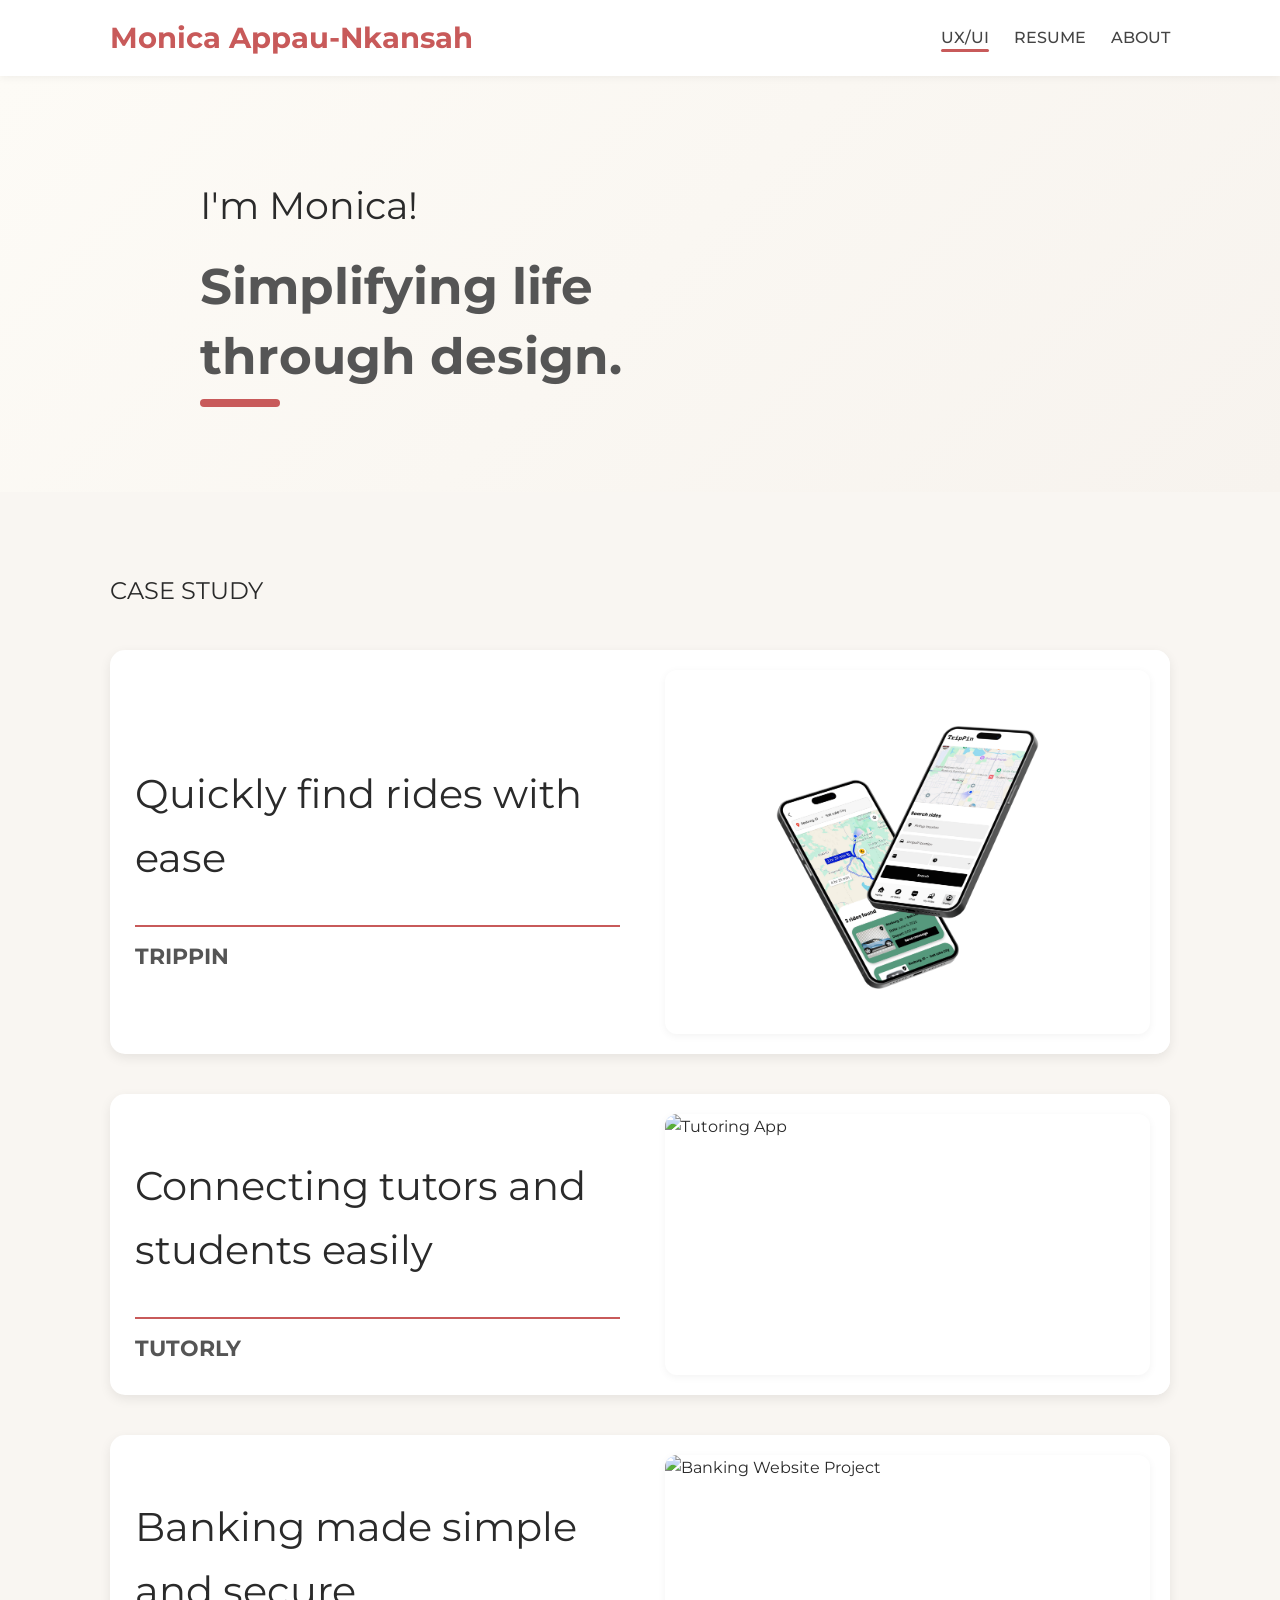
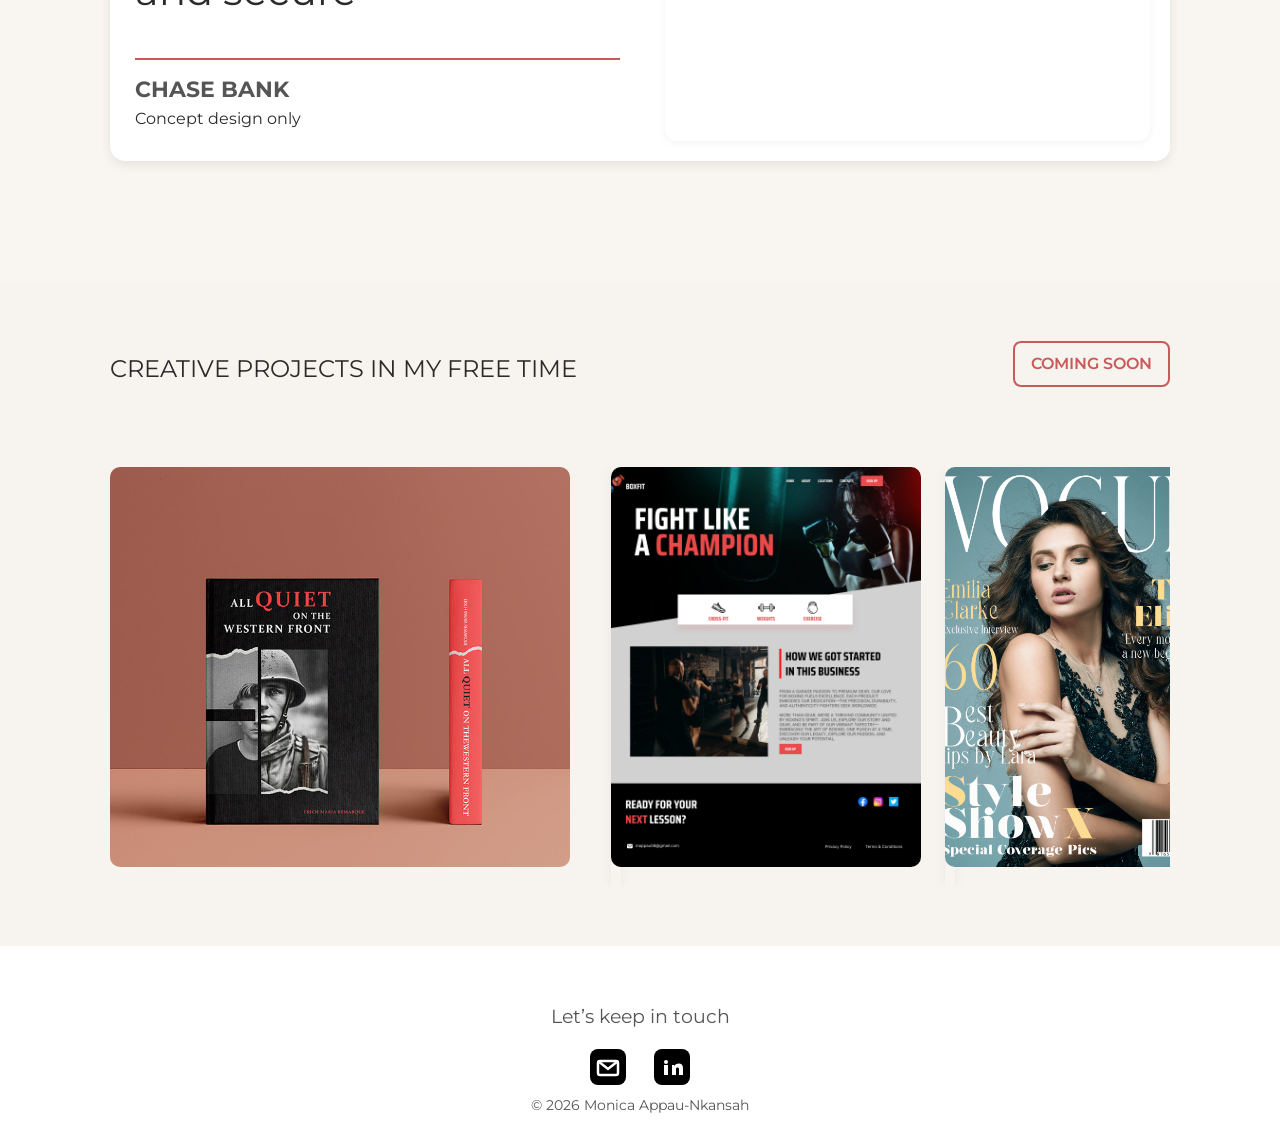
==== index.html @ 107233b1 "Added Full screen of case study" ====
<!DOCTYPE html>
<html lang="en">
<head>
<meta charset="UTF-8">
<meta name="viewport" content="width=device-width, initial-scale=1.0">
<title>Monica Appau‑Nkansah — UX/UI Designer</title>

<!-- Montserrat Font -->
<link href="https://fonts.googleapis.com/css2?family=Montserrat:wght@400;500;600;700&display=swap" rel="stylesheet">

<link rel="stylesheet" href="styles.css">
</head>
<body>

<!-- Header -->
<header>
    <div class="container header-container">
        <h1 class="logo">
    <a href="/index.html" class="home-link">Monica Appau-Nkansah</a>
</h1>

        <nav id="nav-menu">
            <ul>
                <li><a href="index.html">UX/UI</a></li>
                <!-- <li><a href="design.html">DESIGNS</a></li> -->
                <li><a href="docs/Monica Appau-Nkansahs Resume-2026.pdf" target="_blank">RESUME</a></li>
                <li><a href="about.html">ABOUT</a></li>
            </ul>
        </nav>

        <div class="hamburger" id="hamburger">&#9776;</div>
        <button class="close-menu" id="close-menu">&times;</button>
    </div>
</header>

<!-- Intro -->
<section id="introduction" class="intro-section">
    <div class="intro-container">
        <h2 class="intro-title">I'm Monica!</h2>
        <h1 class="intro-subtitle">Simplifying life through design.</h1>
    </div>
</section>

<section id="portfolio" class="portfolio-section">
    <div class="container">
        <h2 class="section-title">CASE STUDY</h2>

        <!-- Case Study 1 -->
        <div class="case-block" data-framer-link="https://monicaappau.framer.website/ridesharing">
            
            <div class="case-text">
                <h2>Quickly find rides with ease</h2>
                <hr>
                <h3>TRIPPIN</h3>
            </div>
            <div class="case-image">
                <img src="images/rideshare.png" alt="Ride Share App">
            </div>
        </div> 

        <!-- Case Study 2 -->
        <div class="case-block" data-framer-link="https://monicaappau.framer.website/tutoring-app">
            <div class="case-text">
                <h2>Connecting tutors and students easily</h2>
                <hr>
                <h3>TUTORLY</h3>
                <!-- No <p> here -->
            </div>
            <div class="case-image">
                <img src="images/final_project.jpg" alt="Tutoring App">
            </div>
        </div>

        <!-- Case Study 3 -->
        <div class="case-block"data-framer-link="https://monicaappau.framer.website/bankingsite">
            <div class="case-text">
                <h2>Banking made simple and secure</h2>
                <hr>
                <h3>CHASE BANK</h3>
                <p>Concept design only</p> <!-- Only here -->
            </div>
            <div class="case-image">
                <img src="images/Apple_MacBook_Air_M1_Mockup_v01.png" alt="Banking Website Project">
            </div>
        </div>
    </div>
</section>

<!-- Case Study Modal Overlay -->
<div id="case-study-overlay" style="display:none;">
  <div id="case-study-modal">
    <button id="close-iframe">&times;</button>
    <!-- <a id="open-full" target="_blank">View Full Case Study ↗</a> -->
    <iframe id="framer-iframe" src="" frameborder="0"></iframe>
  </div>
</div>

<section id="free-time" class="free-time-section">
    <div class="container">
        <div class="section-header">
            <h2 class="section-title">CREATIVE PROJECTS IN MY FREE TIME</h2>
            <a href="#design.html" class="view-all-btn">COMING SOON</a>
        </div>
        <!-- <div class="coming-soon"><p>COMING SOON</p></div>  -->
        <div class="slider">
            <div class="slides">
                <div class="slide"><img src="images/cover_1.png" alt="Hobby 1"></div>
                <div class="slide"><img src="images/fight.jpg" alt="Hobby 2"></div>
                <div class="slide"><img src="images/Vogue.png" alt="Hobby 3"></div>
                <div class="slide"><img src="images/Home.jpg" alt="Coming Soon"></div>

                <div class="slide"><img src="images/cover_1.png" alt="Hobby 1"></div>
                <div class="slide"><img src="images/fight.jpg" alt="Hobby 2"></div>
                <div class="slide"><img src="images/Vogue.png" alt="Hobby 3"></div>
                <div class="slide"><img src="images/Home.jpg" alt="Coming Soon"></div>
            </div>
        </div>
    </div>

</section>

<!-- Footer -->
<footer>
    <div class="contact-section">
  <p class="contact-text">Let’s keep in touch</p>

  <!-- Email Icon -->
  <a href="mailto:mappau58@gmail.com" class="icon-link" aria-label="Email">
    <svg width="40" height="40" viewBox="0 0 40 40">
      <!-- Background -->
      <rect x="2" y="2" width="36" height="36" rx="8" fill="black"/>
      
      <!-- Envelope -->
      <rect x="10" y="14" width="20" height="14" rx="2" 
            fill="none" stroke="white" stroke-width="2.5"/>
      <path d="M10 14 L20 22 L30 14" 
            fill="none" stroke="white" stroke-width="2.5"/>
    </svg>
  </a>

  <!-- LinkedIn Icon -->
  <a href="https://www.linkedin.com/in/monica-appau-nkansah" target="_blank" class="icon-link" aria-label="LinkedIn">
    <svg width="40" height="40" viewBox="0 0 40 40">
      <!-- Background -->
      <rect x="2" y="2" width="36" height="36" rx="8" fill="black"/>
      
      <!-- LinkedIn "in" -->
      <circle cx="14" cy="15" r="2" fill="white"/>
      <rect x="12" y="18" width="4" height="10" fill="white"/>
      <path d="M20 18 v10 h4 v-6 
               c0-2 3-2 3 0 v6 h4 v-7
               c0-6-7-5-9-2 v-1z" fill="white"/>
    </svg>
  </a>
</div>
    <p>&copy; 2026 Monica Appau‑Nkansah</p>
</footer>

<script src="script.js"></script>
</body>
</html>
---- styles.css ----
/* =========================
   Reset & Base
========================= */
* {
    margin: 0;
    padding: 0;
    box-sizing: border-box;
}

body {
    font-family: 'Montserrat', sans-serif;
    background-color: #faf6f0;
    color: #2a2a2a;
    line-height: 1.6;
}

.container {
    max-width: 1100px;
    margin: auto;
    padding: 0 20px;
}

/* =========================
   Header
========================= */
header {
    background: #ffffff;
    padding: 15px 0;
    box-shadow: 0 2px 8px rgba(0,0,0,0.05);
    position: sticky;
    top: 0;
    z-index: 1000;
}

.header-container {
    display: flex;
    justify-content: space-between;
    align-items: center;
}

.logo {
    font-size: 1.8rem;
    font-weight: 700;
    color: #c85a5a;
}

.home-link {
    text-decoration: none;
    color: inherit;
}

.home-link:hover {
    color: #c85a5a;
}

nav ul {
    list-style: none;
    display: flex;
    gap: 25px;
}

/* nav ul li a {
    text-decoration: none;
    color: #444;
    font-weight: 500;
    transition: 0.3s;
} */

/* Nav links active & hover underline */
#nav-menu ul li a {
    position: relative;
    text-decoration: none;
    color: #444;
    font-weight: 500;
    padding-bottom: 5px;
    transition: color 0.3s;
}

#nav-menu ul li a.active::after,
#nav-menu ul li a:hover::after {
    content: '';
    position: absolute;
    left: 0;
    bottom: 0;
    height: 3px;
    width: 100%;
    background: #c85a5a;
    border-radius: 2px;
}

nav ul li a:hover {
    color: #c85a5a;
}

/* Hamburger for mobile */
.hamburger,
.close-menu {
    display: none;
    font-size: 2rem;
    cursor: pointer;
    background: none;
    border: none;
}

/* =========================
   Intro Section
========================= */
.intro-section {
    padding: 100px 20px;
    background: linear-gradient(135deg, #fdfbf6, #f7f3ee);
}

.intro-container {
    max-width: 700px;
    opacity: 0;
    transform: translateY(20px);
    animation: fadeInUp 1s ease forwards;
}

.intro-title {
    font-size: 38px;
    font-weight: 400;
    color: #2a2a2a;
    margin-bottom: 15px;
    margin-left: 180px;
}


.intro-subtitle {
    position: relative;
    font-size: 50px;
    color: #555;
    line-height: 1.4;
    max-width: 500px;
    font-weight: 700;
    margin-left: 180px;
}

.intro-subtitle::after {
    content: '';
    position: absolute;
    left: 0;
    bottom: -15px; /* space below the text */
    width: 80px;
    height: 8px;
    background-color: #c85a5a; /* your accent color */
    border-radius: 4px;
}

/* =========================
   Portfolio Section
========================= */
.portfolio-section {
    padding: 80px 20px;
    background: #f9f6f2;
}

.section-title {
    font-size: 24px;
    font-weight: 400;
    margin-bottom: 40px;
    color: #2a2a2a;
    text-align: left;
}

/* Case Study Cards */
.case-block {
    display: flex;
    flex-wrap: wrap;
    margin-bottom: 40px;
    border-radius: 15px;
    overflow: hidden;
    box-shadow: 0 4px 12px rgba(0,0,0,0.08);
    background: #ffffff;
    transition: transform 0.3s ease;
    align-items: stretch;
}

.case-block:hover {
    transform: translateY(-5px);
}

.case-text {
    flex: 1;
    padding: 60px 25px 30px 25px;
    display: flex;
    flex-direction: column;
    justify-content: center;
}

.case-text h2 {
    font-size: 40px;
    font-weight: 400;
    margin-bottom: 20px;
    color: #2a2a2a;
}

.case-text hr {
    border: 0;
    height: 2px;
    background: #c85a5a;
    width: 100%;
    margin: 15px 0;
}

.case-text h3 {
    font-size: 22px;
    font-weight: 700;
    color: #555;
    line-height: 1.4;
    margin-top: 0;
}

.case-image {
    flex: 1;
    display: flex;
    justify-content: center;
    align-items: center;
    background: #ffffff;
    padding: 20px;
}

.case-image img {
    width: 100%;
    height: 100%;
    object-fit: cover;
    border-radius: 12px;
    box-shadow: 0 2px 8px rgba(0,0,0,0.05);
}

/* =========================
   Bio Card
========================= */
.bio-page {
    display: flex;
    flex-direction: column;
    align-items: center;
    padding: 40px 20px;
    background-color: #faf6f0;
}

.bio-card {
    display: flex;
    gap: 20px;
    background-color: #e9e5df;
    border-radius: 20px;
    box-shadow: 0 8px 25px rgba(0,0,0,0.1);
    max-width: 1000px;
    width: 100%;
    min-height: 500px;
    padding: 20px;
    overflow: hidden;
}

.bio-content {
    flex: 2;
    background-color: #f7f3ee;
    padding: 40px 30px;
    border-radius: 15px;
    display: flex;
    flex-direction: column;
    justify-content: center;
}

.bio-content h2 {
    font-size: 28px;
    font-weight: 700;
    margin-bottom: 20px;
}

.bio-content p {
    font-size: 16px;
    line-height: 1.6;
    margin-bottom: 16px;
}

.bio-image {
    flex: 1;
    display: flex;
    justify-content: center;
    align-items: center;
    padding: 20px;
}

.bio-image img {
    width: 100%;
    height: 100%;
    object-fit: cover;
    border-radius: 15px;
}

.about-title {
    font-size: 40px;
    font-weight: 400;
    color: #2a2a2a;
    margin-bottom: 30px;
    text-align: left;

}

/* =========================
   Values Section
========================= */
.values-section {
    padding: 60px 20px;
    background-color: #faf6f0;
    text-align: center;
}

/* .values-section h2 {
    font-size: 32px;
    font-weight: 700;
    margin-bottom: 40px;
    color: #2a2a2a;
    text-align: left;
} */

.values-cards {
    display: flex;
    justify-content: center;
    gap: 20px;
    flex-wrap: wrap;
}

.value-card {
    background-color: #ffffff;
    padding: 30px 20px;
    border-radius: 15px;
    box-shadow: 0 6px 18px rgba(0,0,0,0.08);
    flex: 1 1 250px;
    max-width: 300px;
    text-align: center;
    cursor: pointer;
    /* opacity: 0; */
    transform: translateY(20px);
    transition: transform 0.4s ease, box-shadow 0.4s ease, opacity 0.6s ease;
}

.value-card:hover {
    transform: translateY(-10px) scale(1.05);
    box-shadow: 0 8px 20px rgba(0,0,0,0.2);
}

.value-card.visible {
    opacity: 1;
    transform: translateY(0);
}

.value-card h3 {
    font-size: 20px;
    font-weight: 700;
    margin: 15px 0;
    color: #c85a5a;
}

.value-card p {
    font-size: 16px;
    line-height: 1.5;
    color: #555;
}

/* =========================
   Values Section Icons - Fun Version
========================= */
.value-card .icon {
    width: 50px;
    height: 50px;
    margin: 0 auto 15px;
    display: flex;
    justify-content: center;
    align-items: center;
}

.animated-icon {
    width: 100%;
    height: 100%;
    stroke: #0e0e0e; /* main brand color */
    stroke-width: 2;
    stroke-linecap: round;
    stroke-linejoin: round;

    /* Fun continuous animation */
    animation: floatBounce 3s ease-in-out infinite, strokeColor 6s ease-in-out infinite;
}


/* Case Study Modal Overlay */
#case-study-overlay {
  position: fixed;
  top: 0;
  left: 0;
  width: 100vw;
  height: 100vh;
  background: white;
  display: none;
  z-index: 9999;
}

/* Modal container fills entire screen */
#case-study-modal {
  position: relative;
  width: 100%;
  height: 100%;
}

/* Iframe fills the modal */
#framer-iframe {
  width: 100%;
  height: 100%;
  border: none;
}

#case-study-modal button {
  position: absolute;
  top: 10px;
  right: 15px;
  z-index: 10;
  background: black;
  color: white;
  border: none;
  font-size: 1.5rem;
  padding: 5px 12px;
  border-radius: 5px;
  cursor: pointer;
}

/* Case Study Modal Overlay */

#case-study-modal button {
  position: absolute;
  top: 10px;
  right: 15px;
  z-index: 10;
  background: black;
  color: white;
  border: none;
  font-size: 1.5rem;
  padding: 5px 12px;
  border-radius: 5px;
  cursor: pointer;
}

/* Make case blocks show pointer on hover */
.case-block {
    cursor: pointer;
    transition: transform 0.3s ease, box-shadow 0.3s ease;
}

.case-block:hover {
    transform: translateY(-5px) scale(1.02); /* subtle lift effect */
    box-shadow: 0 6px 20px rgba(0,0,0,0.15);
}

#open-full {
  position: absolute;
  top: 20px;
  left: 25px;
  background: white;
  color: black;
  padding: 8px 14px;
  border-radius: 6px;
  font-weight: 600;
  text-decoration: none;
  z-index: 10000;
}

/* Keyframes for bounce & rotation */
@keyframes floatBounce {
    0%   { transform: rotate(0deg) translateY(0px); }
    20%  { transform: rotate(10deg) translateY(-5px); }
    40%  { transform: rotate(-10deg) translateY(-10px); }
    60%  { transform: rotate(10deg) translateY(-5px); }
    80%  { transform: rotate(-5deg) translateY(-2px); }
    100% { transform: rotate(0deg) translateY(0px); }
}

/* Keyframes for stroke color change */
@keyframes strokeColor {
    0%, 100% { stroke: #514747; }  /* brand red */
    50%       { stroke: #000000; }  /* secondary warm accent */
}

.creativity-icon {
    position: relative;
    width: 60px;
    height: 60px;
    margin: 0 auto 15px;
}

/* Rays */
/* .creativity-icon .rays {
    position: absolute;
    top: 50%;
    left: 50%;
    width: 80px;
    height: 80px;
    transform: translate(-50%, -50%);
} */
/* 
.creativity-icon .rays span {
    position: absolute;
    width: 2px;
    height: 15px;
    background: #ff8b6a; /* accent color for rays */
    /* top: 0;
    left: 50%; */
    /* transform-origin: bottom center;
    animation: raySpin 1.5s linear infinite;
} */ 

.creativity-icon .rays span:nth-child(1) { transform: rotate(0deg) translateY(-5px);}
.creativity-icon .rays span:nth-child(2) { transform: rotate(60deg) translateY(-5px);}
.creativity-icon .rays span:nth-child(3) { transform: rotate(120deg) translateY(-5px);}
.creativity-icon .rays span:nth-child(4) { transform: rotate(180deg) translateY(-5px);}
.creativity-icon .rays span:nth-child(5) { transform: rotate(240deg) translateY(-5px);}
.creativity-icon .rays span:nth-child(6) { transform: rotate(300deg) translateY(-5px);}

@keyframes raySpin {
    0%, 100% { transform: rotate(var(--angle)) translateY(-5px) scaleY(1);}
    50% { transform: rotate(var(--angle)) translateY(-5px) scaleY(1.5);}
}

/* Background circles */
.creativity-icon .bg-circles {
    position: absolute;
    top: 50%;
    left: 50%;
    transform: translate(-50%, -50%);
}

.creativity-icon .bg-circles span {
    position: absolute;
    border-radius: 50%;
    background: rgba(255,139,106,0.15);
    width: 10px;
    height: 10px;
    animation: circleMove 4s infinite ease-in-out;
}

.creativity-icon .bg-circles span:nth-child(1) { animation-delay: 0s; left: -20px; top: -10px;}
.creativity-icon .bg-circles span:nth-child(2) { animation-delay: 1s; left: 15px; top: -15px;}
.creativity-icon .bg-circles span:nth-child(3) { animation-delay: 2s; left: 0px; top: 20px;}
.creativity-icon .bg-circles span:nth-child(4) { animation-delay: 3s; left: 10px; top: 5px;}

@keyframes circleMove {
    0%   { transform: scale(1) translate(0,0); opacity: 0.6; }
    50%  { transform: scale(1.5) translate(5px,-5px); opacity: 0.3; }
    100% { transform: scale(1) translate(0,0); opacity: 0.6; }
}

/* =========================
   Hobbies Section
========================= */
.hobbies-section {
    padding: 60px 20px;
    background-color: #f7f3ee;
    text-align: center;
}

.hobbies-section h2 {
    font-size: 32px;
    font-weight: 700;
    margin-bottom: 30px;
    color: #2a2a2a;
}

.hobbies-list {
    list-style: none;
    display: flex;
    justify-content: center;
    flex-wrap: wrap;
    gap: 20px;
}

.hobbies-list li {
    background-color: #ffffff;
    padding: 15px 20px;
    border-radius: 12px;
    box-shadow: 0 4px 12px rgba(0,0,0,0.08);
    font-weight: 500;
    color: #555;
}

/* =========================
   Free Time Section
========================= */
.free-time-section {
    background: #f7f3ee;
    padding: 60px 20px;
    overflow: hidden;
}

.free-time-section .section-header {
    display: flex;
    justify-content: space-between;
    align-items: center;
    flex-wrap: wrap;
    margin-bottom: 30px;
}

.free-time-section .section-title {
    font-size: 24px;
    font-weight: 400;
    color: #2a2a2a;
}

.view-all-btn{
    margin-bottom: 50px;
}

/* .free-time-section .view-all-btn {
    text-decoration: none;
    color: #c85a5a;
    font-weight: 600;
    font-size: 16px;
    border: 2px solid #c85a5a;
    padding: 6px 14px;
    border-radius: 8px;
    transition: 0.3s;
    margin-bottom: 35px;
}

.free-time-section .view-all-btn:hover {
    background: #c85a5a;
    color: #fff;
}  */

/* Slider container */
.slider {
    width: 100%;
    overflow: hidden;
    position: relative;
}

/* Slides wrapper */
.slides {
    display: flex;
    animation: slide 20s linear infinite;
}

/* Individual slide */
.slide {
    flex-shrink: 0;
    box-shadow: 0 2px 12px rgba(0,0,0,0.05);
    flex-direction: column;
    align-items: center;
    margin-right: -10px;
}

.slide img {
    width: 90%;
    height: 400px;
    object-fit: cover;
    border-radius: 10px;
    margin-bottom: 12px;
}

.slide p {
    font-size: 18px;
    color: #555;
    font-weight: 500;
}

/* =========================
   Coming Soon Page Dynamics
========================= */
.coming-soon-section {
    min-height: 100vh;
    display: flex;
    justify-content: center;
    align-items: center;
    background: linear-gradient(135deg, #fdfbf6, #f7f3ee);
    text-align: center;
}

.coming-soon-container {
    max-width: 600px;
    background: #ffffff;
    padding: 50px 30px;
    border-radius: 20px;
    box-shadow: 0 8px 25px rgba(0,0,0,0.08);
    display: flex;
    flex-direction: column;
    align-items: center;
    gap: 25px; /* your original gap between elements */
}

.coming-soon-title {
    font-size: 48px;
    font-weight: 400; /* normal weight for a clean look */
    color: #2a2a2a;
}

.title-divider {
    width: 80px;
    height: 3px;
    background: #c85a5a; /* accent color from your homepage */
    margin: 15px 0;
    border-radius: 2px;
}

.coming-soon-subtitle {
    font-size: 20px;
    color: #555;
    line-height: 1.5;
}

.coming-soon-image img {
    max-width: 100%;
    height: auto;
    border-radius: 12px;
    box-shadow: 0 4px 12px rgba(0,0,0,0.05);
}

.view-all-btn {
    text-decoration: none;
    color: #c85a5a;
    font-weight: 600;
    font-size: 16px;
    border: 2px solid #c85a5a;
    padding: 8px 16px;
    border-radius: 8px;
    transition: 0.3s;
}

.view-all-btn:hover {
    background: #c85a5a;
    color: #fff;
}

/* Responsive */
@media (max-width: 768px) {
  
}

/* Contact Section */

.contact-section {
  text-align: center;
  margin-top: 40px;
}

.contact-text {
  font-family: 'Montserrat', sans-serif;
  font-size: 1.2rem;
  margin-bottom: 15px;
}

.icon-link {
  margin: 0 10px;
  display: inline-block;
  text-decoration: none;
}
.contact-icons {
    display: flex;
    justify-content: center;
    gap: 20px;
}

/* Same outer size for both */
.social-icon {
    width: 42px;
    height: 42px;
    display: flex;
    align-items: center;
    justify-content: center;
}

/* Email */
.email-icon {
    color: #000000;
}

.email-icon svg {
    width: 24px;
    height: 24px;
    stroke-width: 3; /* thicker envelope */
}

/* LinkedIn */
.linkedin-icon svg {
    width: 28px;  /* slightly larger because it's filled */
    height: 28px;
}

/* =========================
   Footer
========================= */
footer {
    background: #ffffff;
    color: #555;
    text-align: center;
    padding: 15px;
    font-size: 0.9rem;
}

/* =========================
   Animations
========================= */
@keyframes fadeInUp {
    to {
        opacity: 1;
        transform: translateY(0);
    }
}

@keyframes slide {
    0%   { transform: translateX(0); }
    100% { transform: translateX(-50%); }
}

/* =========================
   Responsive CSS
========================= */

/* ===== Tablet / Medium (max-width: 1024px) ===== */
@media (max-width: 1024px) {
    .slide {
        min-width: 250px;
    }
    .slide img {
        height: 200px;
    }
}

/* ===== Mobile / Small (max-width: 768px) ===== */
@media (max-width: 768px) {
    /* Navigation */
    nav ul {
        flex-direction: column;
        gap: 15px;
    }
    .hamburger {
        display: block;
    }
    nav {
        display: none;
        position: absolute;
        top: 60px;
        left: 0;
        width: 100%;
        background: #fff;
        padding: 20px 0;
        flex-direction: column;
        align-items: center;
        gap: 15px;
        box-shadow: 0 2px 8px rgba(0,0,0,0.1);
        z-index: 1000;
    }
    nav.active {
        display: flex;
    }
    .close-menu {
        display: block;
        position: absolute;
        top: 10px;
        right: 20px;
    }

    /* Case Study Cards */
    .case-block {
        flex-direction: column;
    }

   

    /* Bio Section */
    .bio-page .bio-card {
        flex-direction: column;
        padding: 25px;
        gap: 25px;
    }
    .bio-image img {
        width: 150px;
        height: 150px;
        border-radius: 50%;
        margin: 0 auto;
    }
    .bio-content {
        padding: 30px 20px;
        border-radius: 15px 15px 0 0;
    }

    /* Values Section */
    .values-cards {
        flex-direction: column;
        gap: 20px;
    }

    /* Hobbies Section */
    .hobbies-list {
        flex-direction: column;
    }

    /* Slides */
    .slide {
        min-width: 180px;
    }
    .slide img {
        height: 140px;
    }

    /* Free Time Section */
    .free-time-section .section-title {
        font-size: 28px;
    }

    /* Coming Soon Section */
    .coming-soon-title {
        font-size: 36px;
    }
    .coming-soon-subtitle {
        font-size: 18px;
    }
}
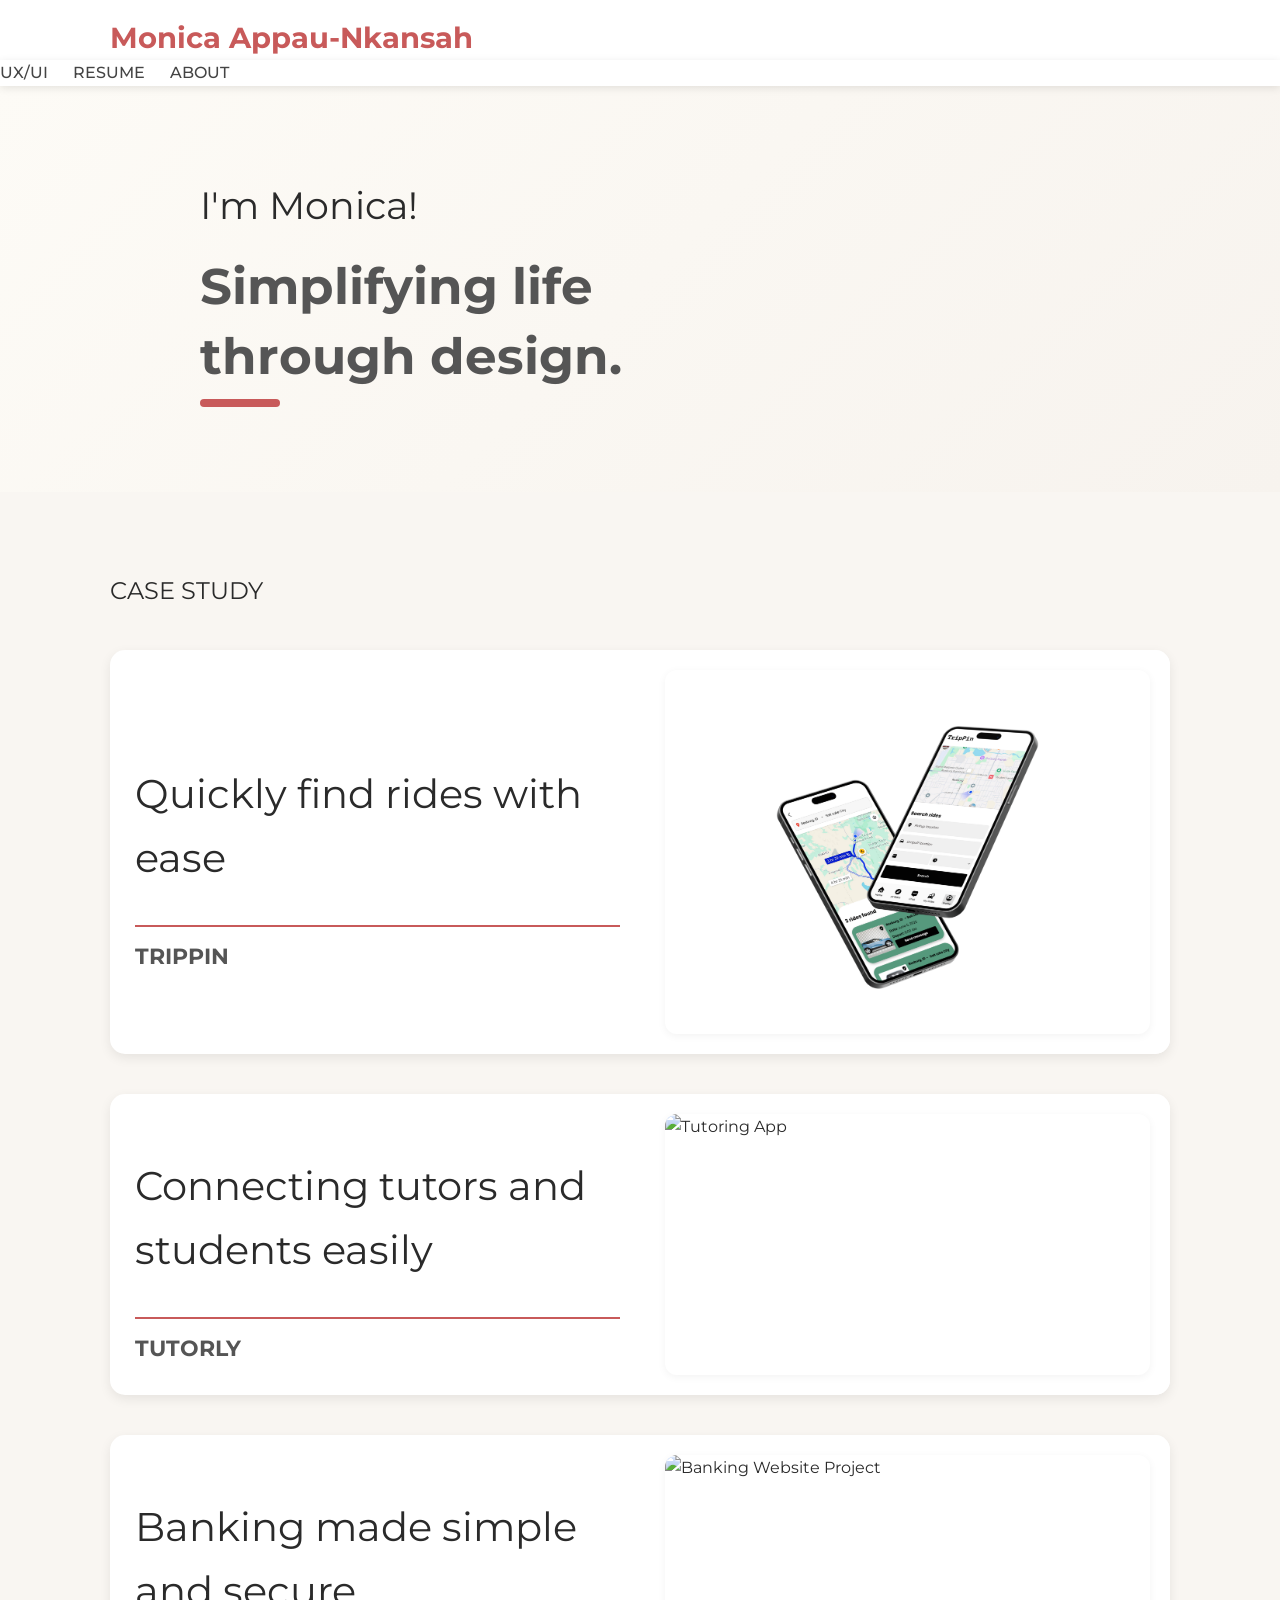
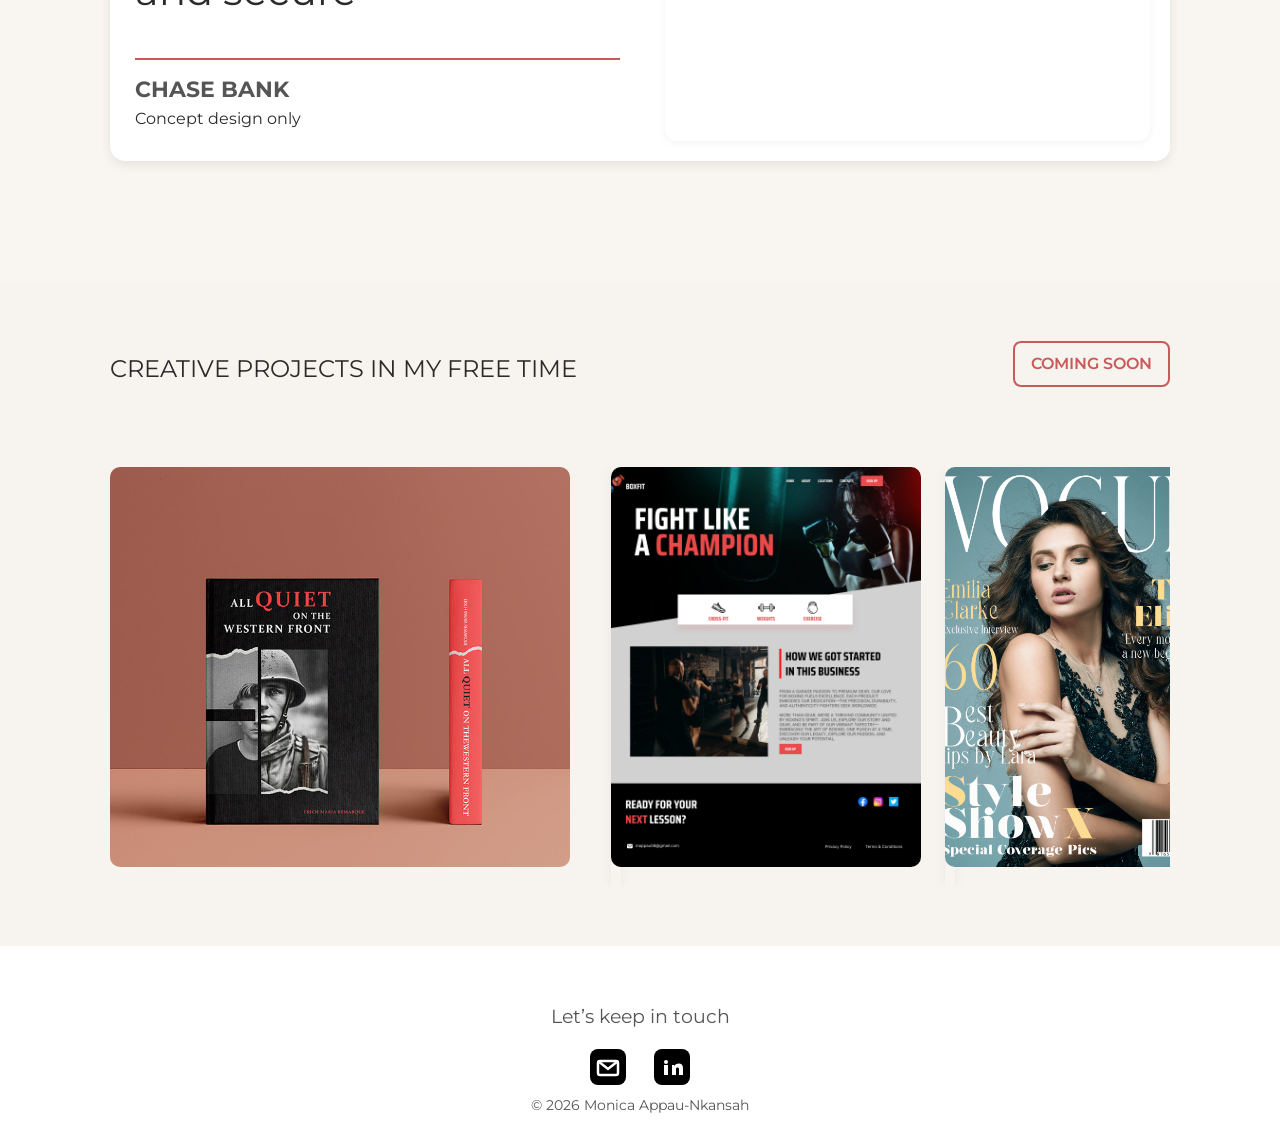
==== commit b5661e06: "Nav meneu changes on mobile" ====
--- a/index.html
+++ b/index.html
@@ -20,6 +20,7 @@
 </h1>
 
         <nav id="nav-menu">
+              <button class="close-menu" id="close-menu">&times;</button>
             <ul>
                 <li><a href="index.html">UX/UI</a></li>
                 <!-- <li><a href="design.html">DESIGNS</a></li> -->
@@ -29,7 +30,7 @@
         </nav>
 
         <div class="hamburger" id="hamburger">&#9776;</div>
-        <button class="close-menu" id="close-menu">&times;</button>
+      
     </div>
 </header>
 
--- a/styles.css
+++ b/styles.css
@@ -67,6 +67,20 @@
 } */
 
 /* Nav links active & hover underline */
+
+nav {
+    position: absolute; /* already set */
+    top: 60px;
+    left: 0;
+    width: 100%;
+    background: #fff;
+    flex-direction: column;
+    align-items: center;
+    gap: 15px;
+    box-shadow: 0 2px 8px rgba(0,0,0,0.1);
+    z-index: 1000;
+}
+
 #nav-menu ul li a {
     position: relative;
     text-decoration: none;
@@ -96,10 +110,14 @@
 .hamburger,
 .close-menu {
     display: none;
+    position: absolute; /* or fixed */
+    top: 15px;
+    right: 20px;
     font-size: 2rem;
     cursor: pointer;
     background: none;
     border: none;
+    z-index: 1100; /* higher than nav's z-index */
 }
 
 /* =========================
@@ -824,15 +842,21 @@
 }
 
 /* ===== Mobile / Small (max-width: 768px) ===== */
+/* =========================
+   MOBILE / SMALL SCREENS (≤768px)
+========================= */
 @media (max-width: 768px) {
-    /* Navigation */
-    nav ul {
-        flex-direction: column;
-        gap: 15px;
-    }
-    .hamburger {
-        display: block;
-    }
+
+    /* ===== General Container ===== */
+    .container {
+        padding: 0 15px;
+    }
+
+    body {
+        font-size: 16px;
+    }
+
+    /* ===== Navigation ===== */
     nav {
         display: none;
         position: absolute;
@@ -840,9 +864,9 @@
         left: 0;
         width: 100%;
         background: #fff;
-        padding: 20px 0;
         flex-direction: column;
         align-items: center;
+        padding: 15px 0;
         gap: 15px;
         box-shadow: 0 2px 8px rgba(0,0,0,0.1);
         z-index: 1000;
@@ -850,66 +874,192 @@
     nav.active {
         display: flex;
     }
+
+    .hamburger,
     .close-menu {
         display: block;
-        position: absolute;
-        top: 10px;
-        right: 20px;
-    }
-
-    /* Case Study Cards */
+    }
+
+    nav ul {
+        flex-direction: column;
+        gap: 15px;
+        width: 100%;
+        text-align: center;
+    }
+
+    #nav-menu ul li a {
+        font-size: 18px;
+        padding: 8px 0;
+    }
+
+    /* ===== Intro Section ===== */
+    .intro-container {
+        max-width: 100%;
+        text-align: center;
+    }
+
+    .intro-title,
+    .intro-subtitle {
+        margin-left: 0;
+    }
+
+    .intro-title {
+        font-size: 28px;
+        line-height: 1.3;
+    }
+
+    .intro-subtitle {
+        font-size: 32px;
+        max-width: 100%;
+        line-height: 1.3;
+    }
+
+    .intro-subtitle::after {
+        left: 50%;
+        transform: translateX(-50%);
+    }
+
+    /* ===== Portfolio / Case Study ===== */
     .case-block {
         flex-direction: column;
-    }
-
-   
-
-    /* Bio Section */
-    .bio-page .bio-card {
+        align-items: center;
+        padding: 15px;
+        margin-bottom: 25px;
+    }
+
+    .case-image img {
+        width: 90%;
+        height: auto;
+        max-height: 250px;
+        object-fit: cover;
+    }
+
+    .case-text {
+        padding: 20px 10px;
+        text-align: center;
+    }
+
+    .case-text h2 {
+        font-size: 28px;
+    }
+
+    .case-text h3 {
+        font-size: 18px;
+    }
+
+    /* ===== Bio Section ===== */
+    .bio-card {
         flex-direction: column;
-        padding: 25px;
-        gap: 25px;
-    }
+        padding: 20px;
+        gap: 20px;
+    }
+
     .bio-image img {
         width: 150px;
         height: 150px;
         border-radius: 50%;
         margin: 0 auto;
     }
+
     .bio-content {
-        padding: 30px 20px;
+        padding: 20px;
         border-radius: 15px 15px 0 0;
-    }
-
-    /* Values Section */
+        text-align: center;
+    }
+
+    .bio-content h2 {
+        font-size: 24px;
+    }
+
+    .about-title {
+        font-size: 28px;
+        text-align: center;
+    }
+
+    /* ===== Values Section ===== */
     .values-cards {
         flex-direction: column;
-        gap: 20px;
-    }
-
-    /* Hobbies Section */
+        gap: 15px;
+    }
+
+    .value-card {
+        max-width: 100%;
+        padding: 20px;
+    }
+
+    .value-card h3 {
+        font-size: 18px;
+    }
+
+    .value-card p {
+        font-size: 14px;
+    }
+
+    /* ===== Hobbies Section ===== */
     .hobbies-list {
         flex-direction: column;
-    }
-
-    /* Slides */
+        gap: 15px;
+    }
+
+    .hobbies-list li {
+        width: 100%;
+    }
+
+    /* ===== Free Time / Slides ===== */
+    .slides {
+        flex-wrap: nowrap;
+    }
+
     .slide {
-        min-width: 180px;
-    }
+        min-width: 160px;
+        margin-right: 10px;
+    }
+
     .slide img {
-        height: 140px;
-    }
-
-    /* Free Time Section */
+        width: 100%;
+        height: auto;
+        max-height: 180px;
+    }
+
     .free-time-section .section-title {
+        font-size: 24px;
+    }
+
+    .view-all-btn {
+        margin-bottom: 20px;
+    }
+
+    /* ===== Coming Soon Section ===== */
+    .coming-soon-container {
+        padding: 30px 20px;
+    }
+
+    .coming-soon-title {
         font-size: 28px;
     }
 
-    /* Coming Soon Section */
-    .coming-soon-title {
-        font-size: 36px;
-    }
     .coming-soon-subtitle {
-        font-size: 18px;
+        font-size: 16px;
+    }
+
+    /* ===== Footer ===== */
+    footer {
+        padding: 15px;
+        font-size: 0.9rem;
+    }
+
+    /* ===== Case Study Modal / iframe ===== */
+    #case-study-overlay,
+    #case-study-modal,
+    #framer-iframe {
+        width: 100%;
+        height: 100%;
+    }
+
+    #case-study-modal button {
+        top: 10px;
+        right: 10px;
+        font-size: 1.2rem;
+        padding: 5px 10px;
     }
 }
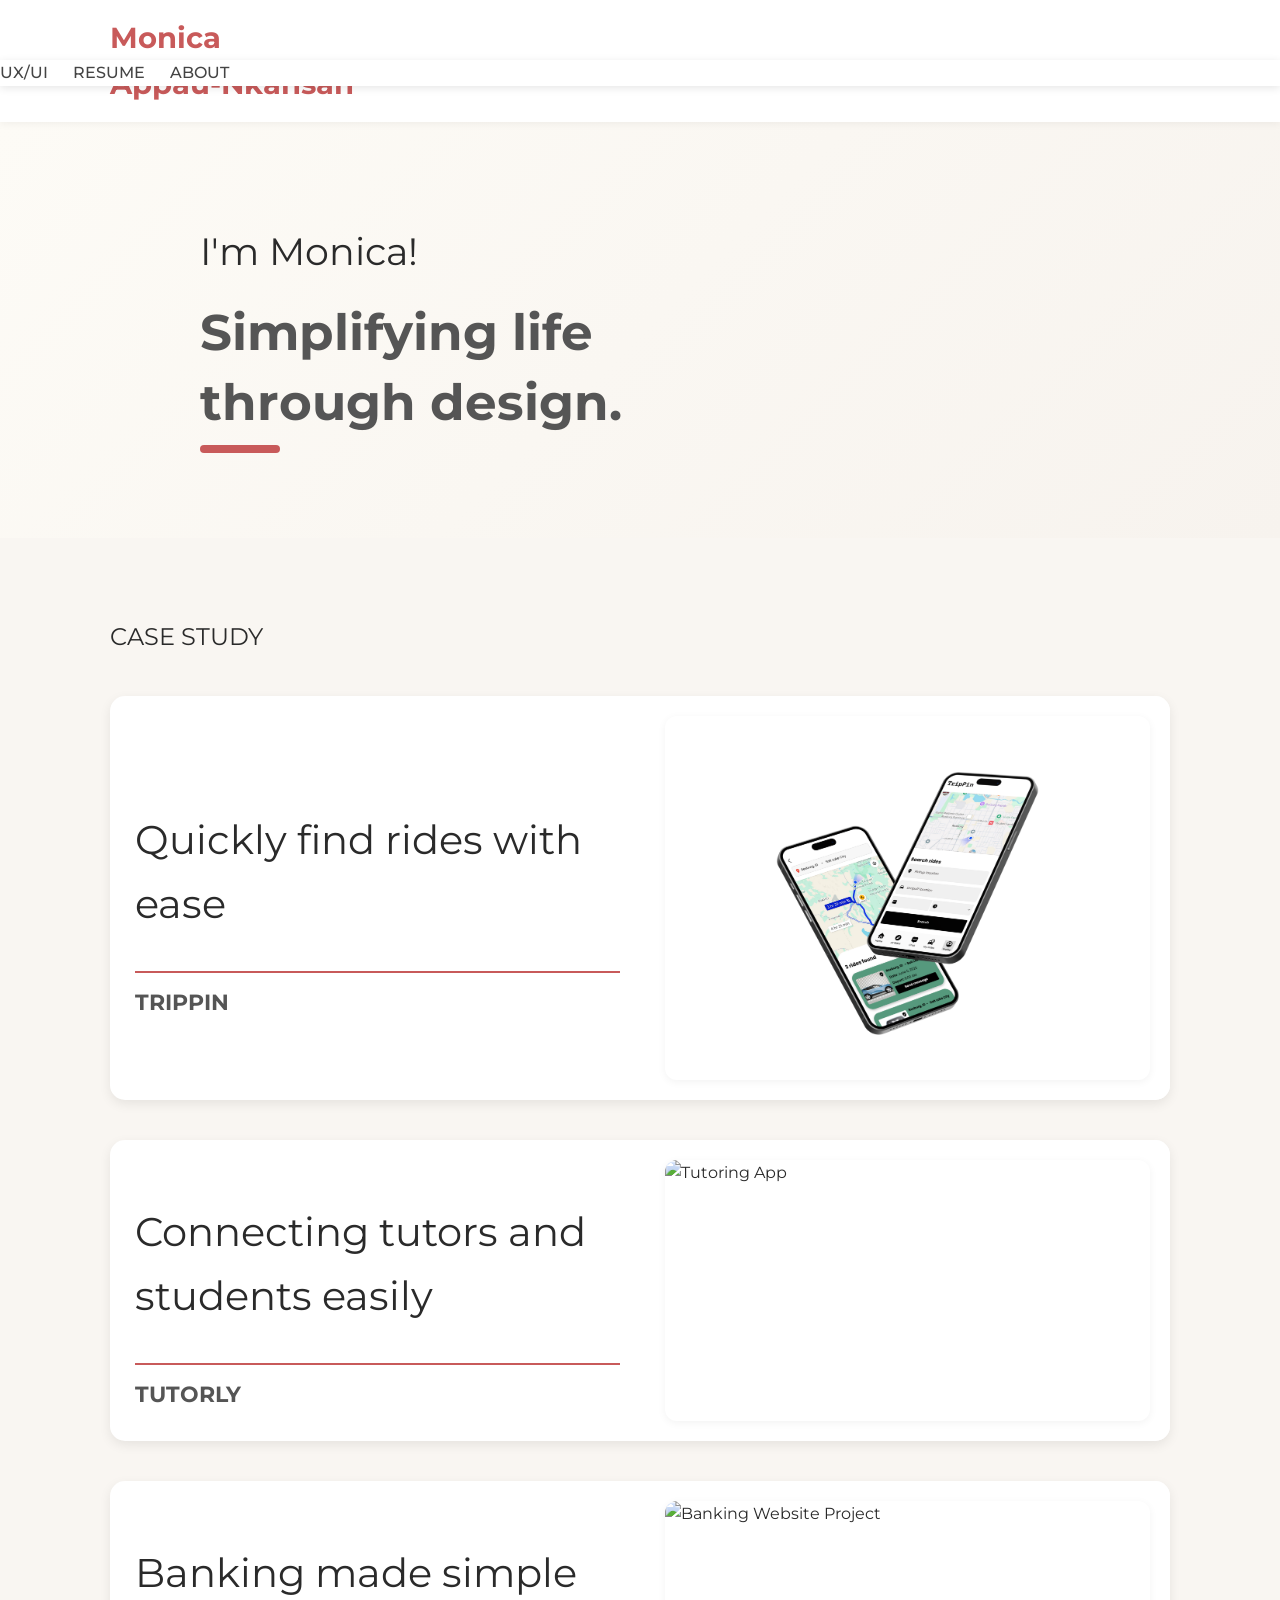
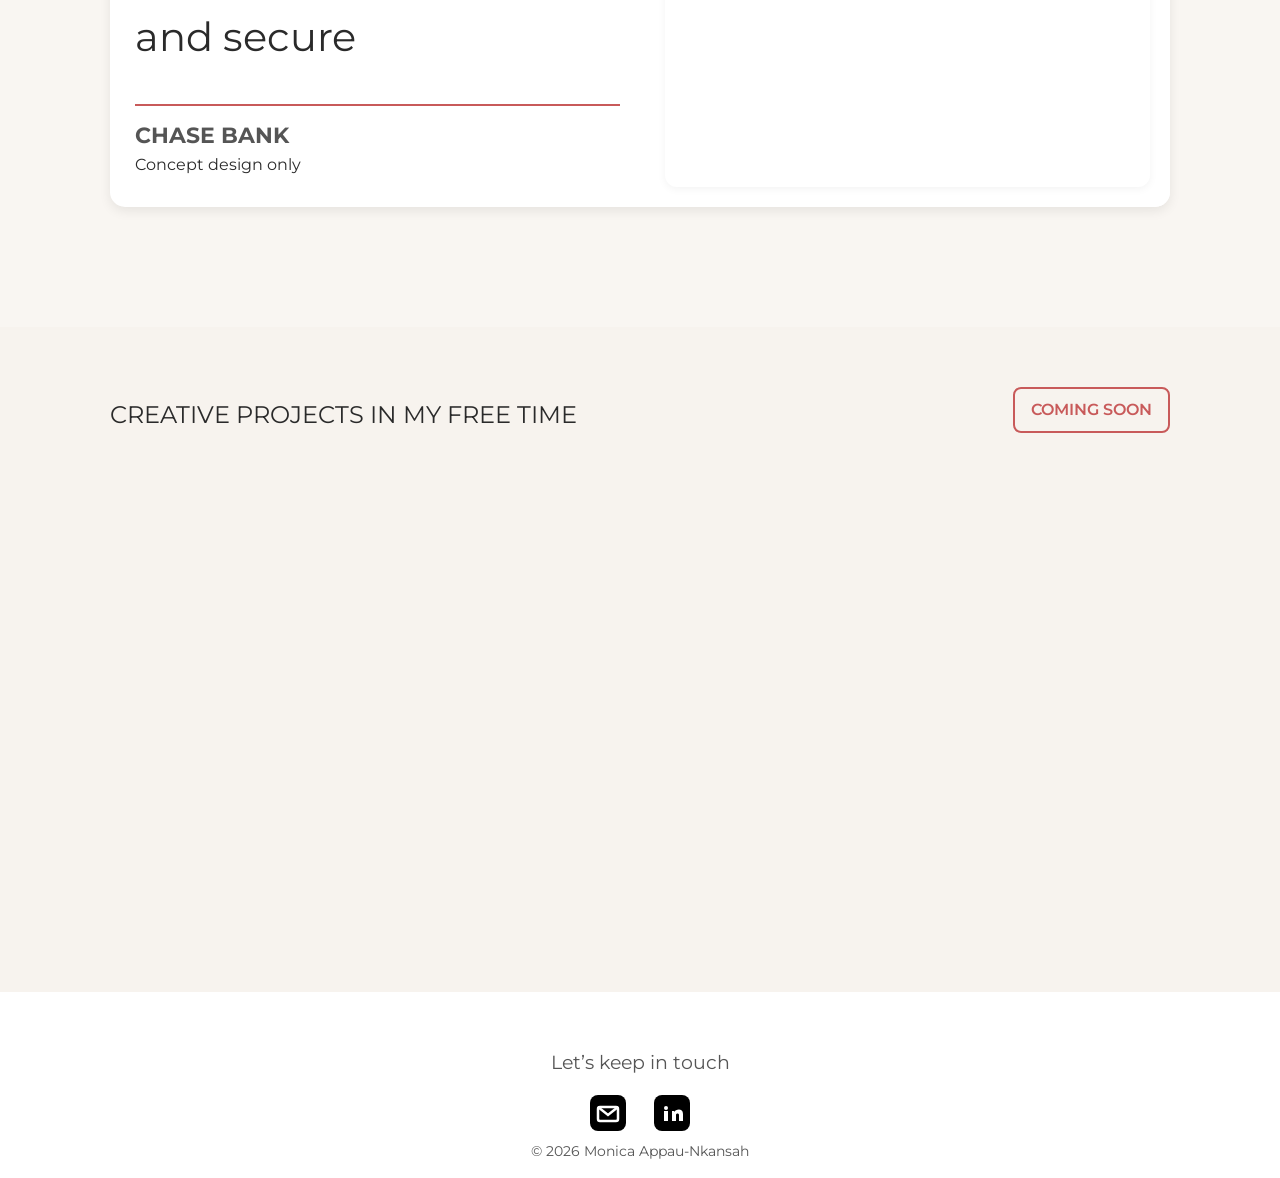
==== commit 75f67ec7: "fixed the hamburger menu" ====
--- a/index.html
+++ b/index.html
@@ -14,24 +14,25 @@
 
 <!-- Header -->
 <header>
-    <div class="container header-container">
-        <h1 class="logo">
-    <a href="/index.html" class="home-link">Monica Appau-Nkansah</a>
-</h1>
+  <div class="container header-container">
+    <h1 class="logo">
+      <a href="/index.html" class="home-link">Monica<br>Appau-Nkansah</a>
+    </h1>
 
-        <nav id="nav-menu">
-              <button class="close-menu" id="close-menu">&times;</button>
-            <ul>
-                <li><a href="index.html">UX/UI</a></li>
-                <!-- <li><a href="design.html">DESIGNS</a></li> -->
-                <li><a href="docs/Monica Appau-Nkansahs Resume-2026.pdf" target="_blank">RESUME</a></li>
-                <li><a href="about.html">ABOUT</a></li>
-            </ul>
-        </nav>
+    <!-- Hamburger button -->
+    <button class="hamburger" id="hamburger">&#9776;</button>
 
-        <div class="hamburger" id="hamburger">&#9776;</div>
-      
-    </div>
+    <!-- Nav menu -->
+    <nav id="nav-menu">
+      <button class="close-menu" id="close-menu">&times;</button>
+      <ul>
+        <li><a href="index.html">UX/UI</a></li>
+        <!-- <li><a href="design.html">DESIGNS</a></li> -->
+        <li><a href="docs/Monica Appau-Nkansahs Resume-2026.pdf" target="_blank">RESUME</a></li>
+        <li><a href="about.html">ABOUT</a></li>
+      </ul>
+    </nav>
+  </div>
 </header>
 
 <!-- Intro -->
@@ -103,6 +104,7 @@
             <a href="#design.html" class="view-all-btn">COMING SOON</a>
         </div>
         <!-- <div class="coming-soon"><p>COMING SOON</p></div>  -->
+         <div class="slider-wrapper"></div>
         <div class="slider">
             <div class="slides">
                 <div class="slide"><img src="images/cover_1.png" alt="Hobby 1"></div>
--- a/styles.css
+++ b/styles.css
@@ -1006,19 +1006,93 @@
     }
 
     /* ===== Free Time / Slides ===== */
+
+     .slider {
+        overflow-x: auto;
+        overflow-y: hidden;
+        -webkit-overflow-scrolling: touch;
+        padding: 0 15px;
+        scroll-behavior: smooth;
+    }
+
     .slides {
-        flex-wrap: nowrap;
+        display: flex;
+        gap: 15px;       /* space between images */
+        align-items: flex-start; /* align top so images of different heights don't look off */
     }
 
     .slide {
-        min-width: 160px;
-        margin-right: 10px;
+        flex: 0 0 auto;
+        width: auto;     /* let width adjust naturally */
+        max-width: 80vw; /* keep some margin on sides */
+        height: auto;    /* height adapts to image */
+        border-radius: 0; /* remove box styling */
+        overflow: visible; /* no cropping */
+        box-shadow: none;  /* remove shadow */
+        background: none;  /* remove any background */
     }
 
     .slide img {
         width: 100%;
         height: auto;
-        max-height: 180px;
+        display: block;
+        object-fit: contain; /* ensure full image visible */
+        border-radius: 8px;  /* optional slight rounding */
+    }
+
+
+    .slide:hover {
+        transform: translateY(-5px) scale(1.02);
+        box-shadow: 0 6px 18px rgba(0,0,0,0.15);
+    }
+
+
+    .slider-wrapper {
+    position: relative;
+}
+
+.slider-wrapper::before,
+.slider-wrapper::after {
+    content: '';
+    position: absolute;
+    top: 0;
+    width: 30px; /* width of fade */
+    height: 100%;
+    pointer-events: none;
+    z-index: 2;
+}
+
+.slider-wrapper::before {
+    left: 0;
+    background: linear-gradient(to right, #faf6f0, transparent);
+}
+
+.slider-wrapper::after {
+    right: 0;
+    background: linear-gradient(to left, #faf6f0, transparent);
+}
+
+
+    /* Optional: subtle fade at the edges */
+    .slider::before,
+    .slider::after {
+        content: "";
+        position: absolute;
+        top: 0;
+        width: 30px;
+        height: 100%;
+        pointer-events: none;
+        z-index: 5;
+    }
+
+    .slider::before {
+        left: 0;
+        background: linear-gradient(to right, #faf6f0, rgba(250,246,240,0));
+    }
+
+    .slider::after {
+        right: 0;
+        background: linear-gradient(to left, #faf6f0, rgba(250,246,240,0));
     }
 
     .free-time-section .section-title {
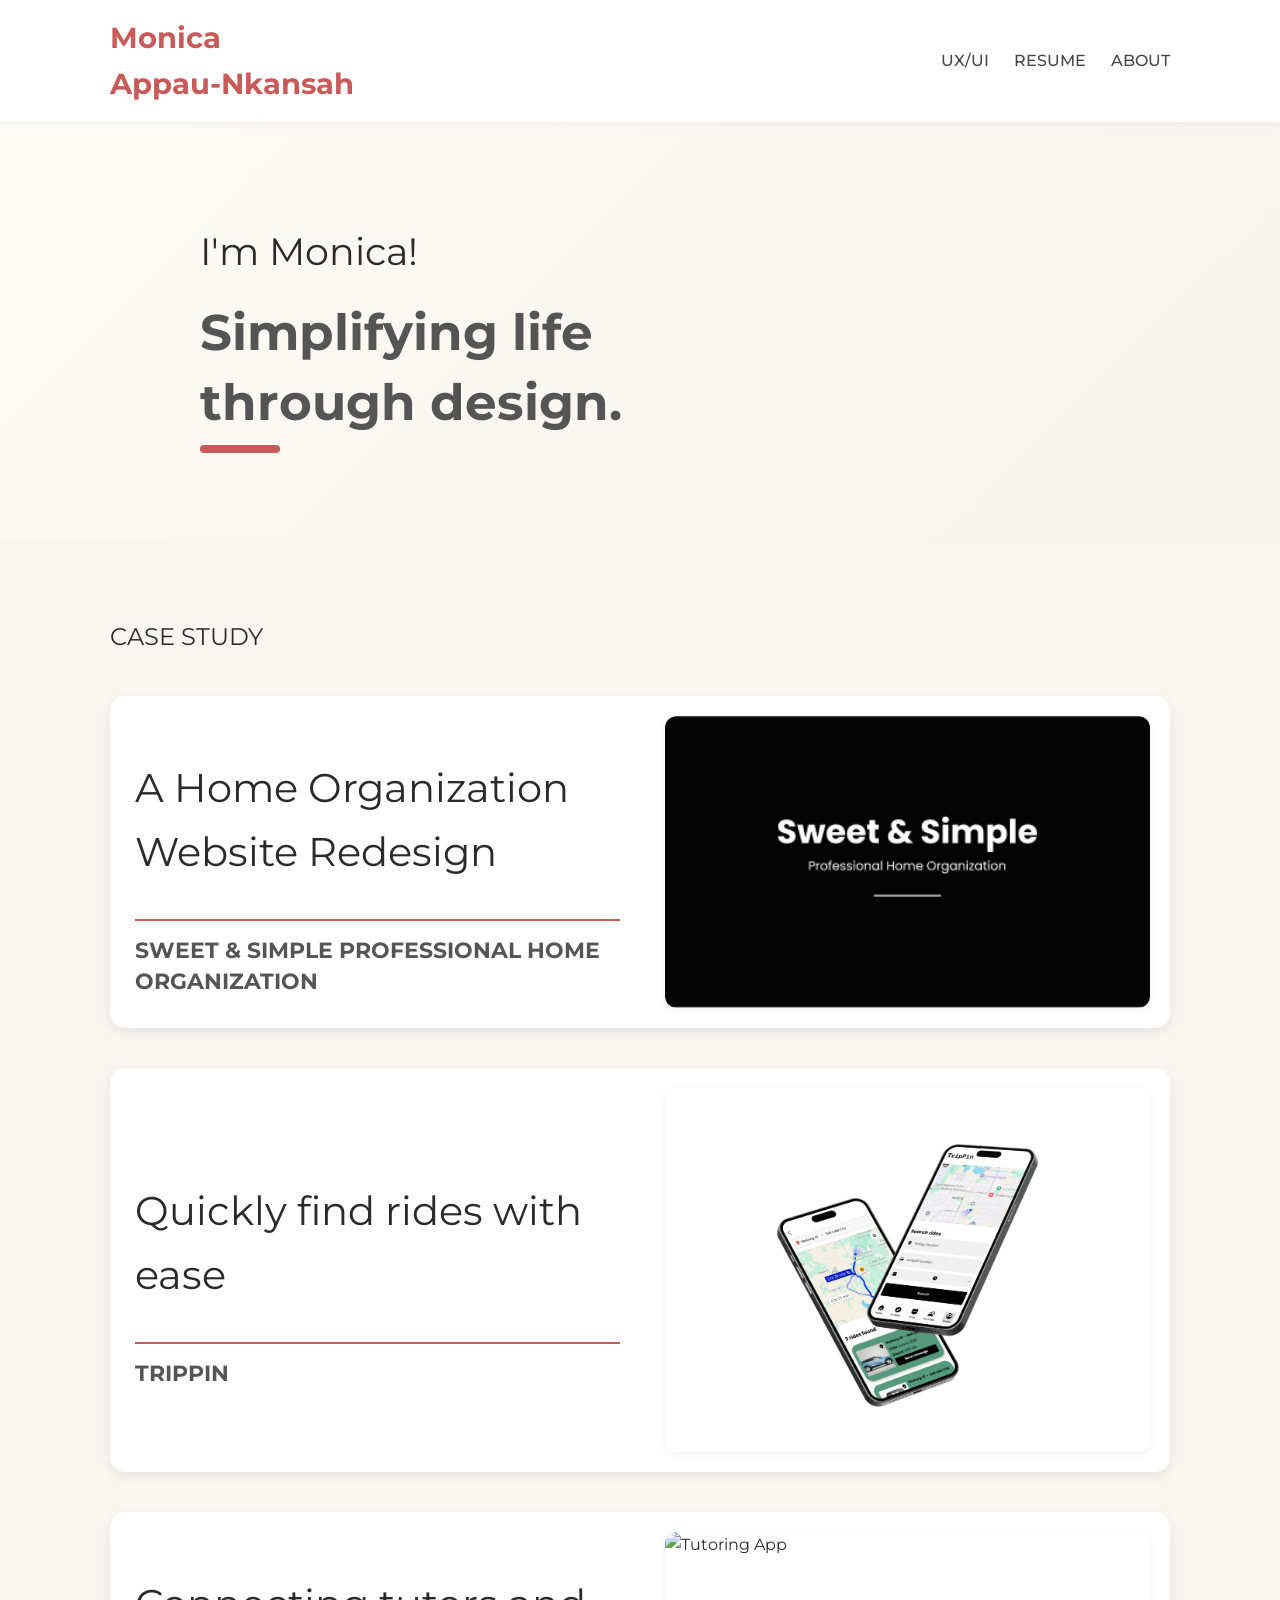
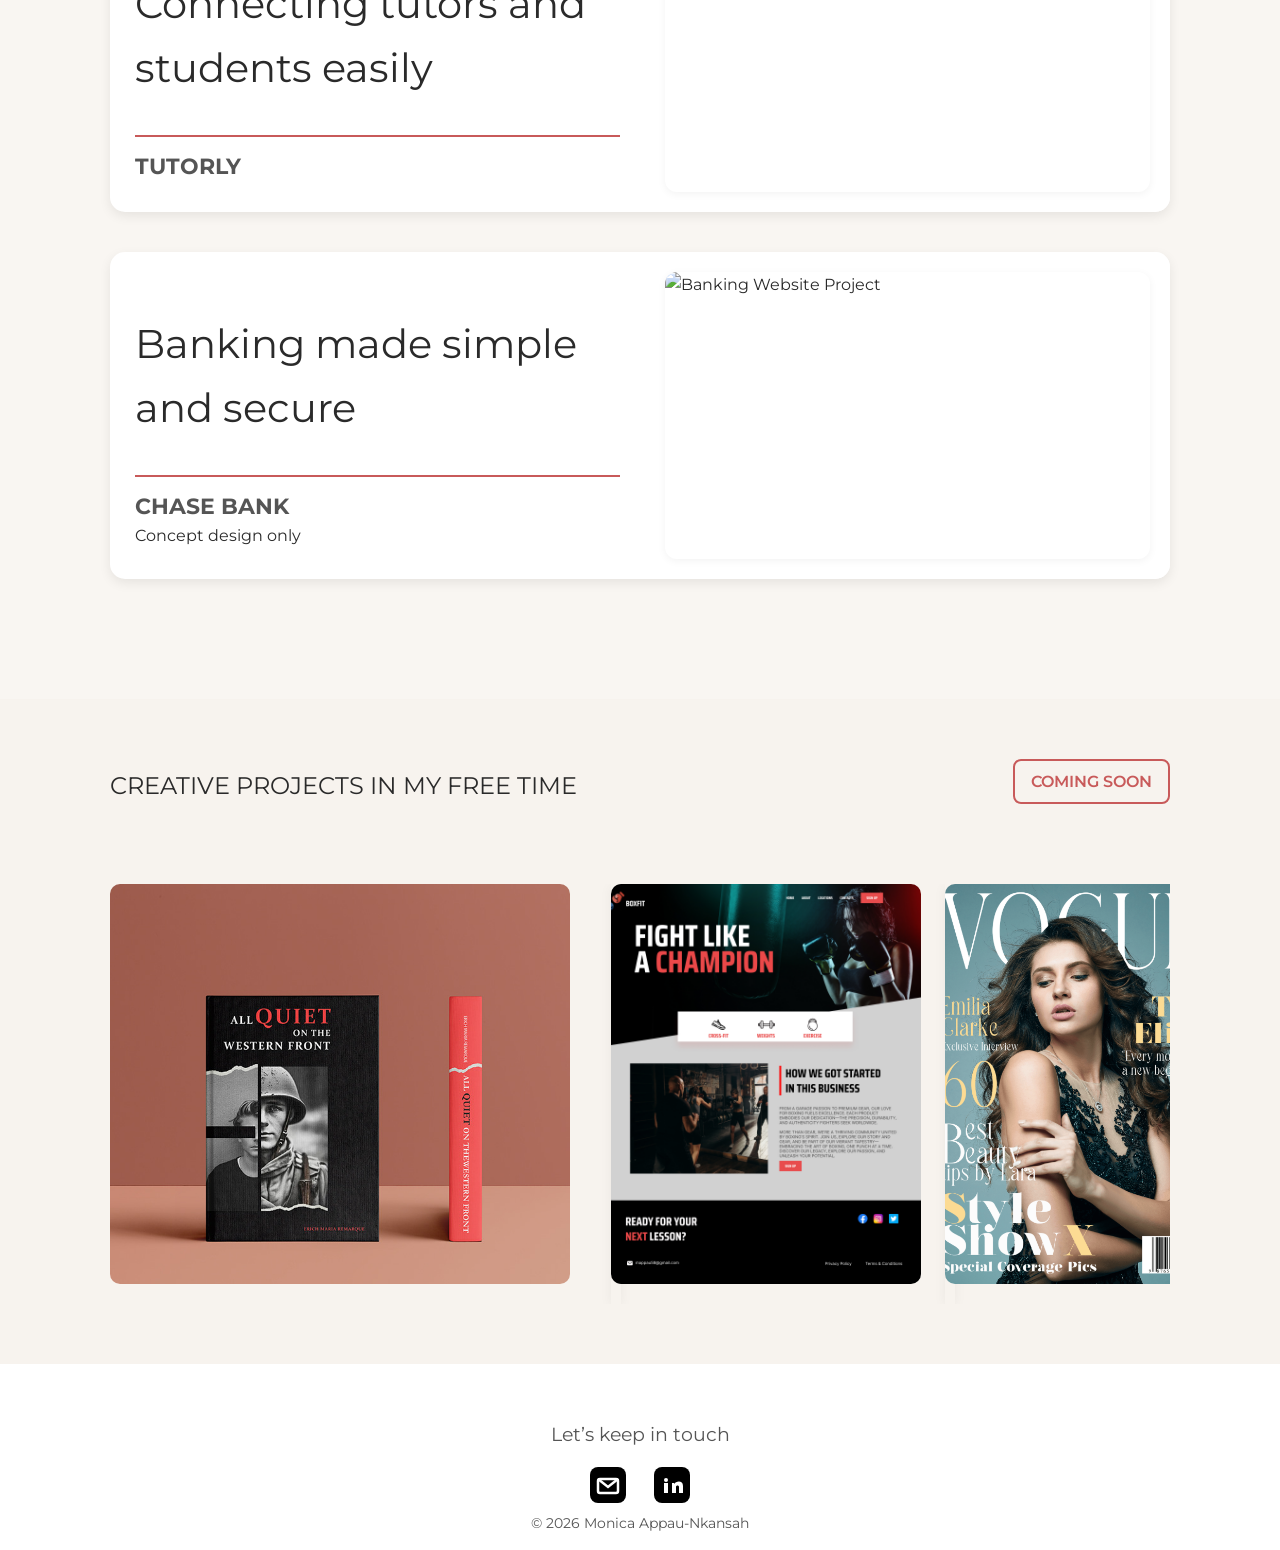
==== commit ba75a69f: "new case study added" ====
--- a/index.html
+++ b/index.html
@@ -46,6 +46,19 @@
 <section id="portfolio" class="portfolio-section">
     <div class="container">
         <h2 class="section-title">CASE STUDY</h2>
+
+         <!-- Sweet & Simple -->
+        <div class="case-block" data-framer-link="https://monicaappau.framer.website/sweet-simple">
+            <div class="case-text">
+                <h2>A Home Organization Website Redesign</h2>
+                <hr>
+                <h3>SWEET & SIMPLE PROFESSIONAL HOME ORGANIZATION</h3>
+                <!-- No <p> here -->
+            </div>
+            <div class="case-image">
+                <img src="images/sweet-simple.png" alt="Home Organization Website Project">
+            </div>
+        </div>
 
         <!-- Case Study 1 -->
         <div class="case-block" data-framer-link="https://monicaappau.framer.website/ridesharing">
--- a/styles.css
+++ b/styles.css
@@ -68,18 +68,34 @@
 
 /* Nav links active & hover underline */
 
+/* ===== Desktop / Default ===== */
 nav {
-    position: absolute; /* already set */
-    top: 60px;
-    left: 0;
-    width: 100%;
-    background: #fff;
-    flex-direction: column;
+    position: static;      /* normal flow */
+    display: flex;         /* horizontal nav */
+    flex-direction: row;   /* horizontal */
     align-items: center;
-    gap: 15px;
-    box-shadow: 0 2px 8px rgba(0,0,0,0.1);
-    z-index: 1000;
-}
+    gap: 25px;
+    background: none;      /* transparent or as needed */
+    box-shadow: none;      /* only mobile has shadow */
+}
+
+nav ul {
+    display: flex;
+    flex-direction: row;
+    gap: 25px;
+}
+
+nav ul li a {
+    font-size: 16px;
+    padding: 0;
+}
+
+/* Hamburger & close hidden on desktop */
+.hamburger,
+.close-menu {
+    display: none;
+}
+
 
 #nav-menu ul li a {
     position: relative;
@@ -107,18 +123,18 @@
 }
 
 /* Hamburger for mobile */
-.hamburger,
+/* .hamburger,
 .close-menu {
     display: none;
-    position: absolute; /* or fixed */
+    position: absolute;
     top: 15px;
     right: 20px;
     font-size: 2rem;
     cursor: pointer;
     background: none;
     border: none;
-    z-index: 1100; /* higher than nav's z-index */
-}
+    z-index: 1100;
+} */
 
 /* =========================
    Intro Section
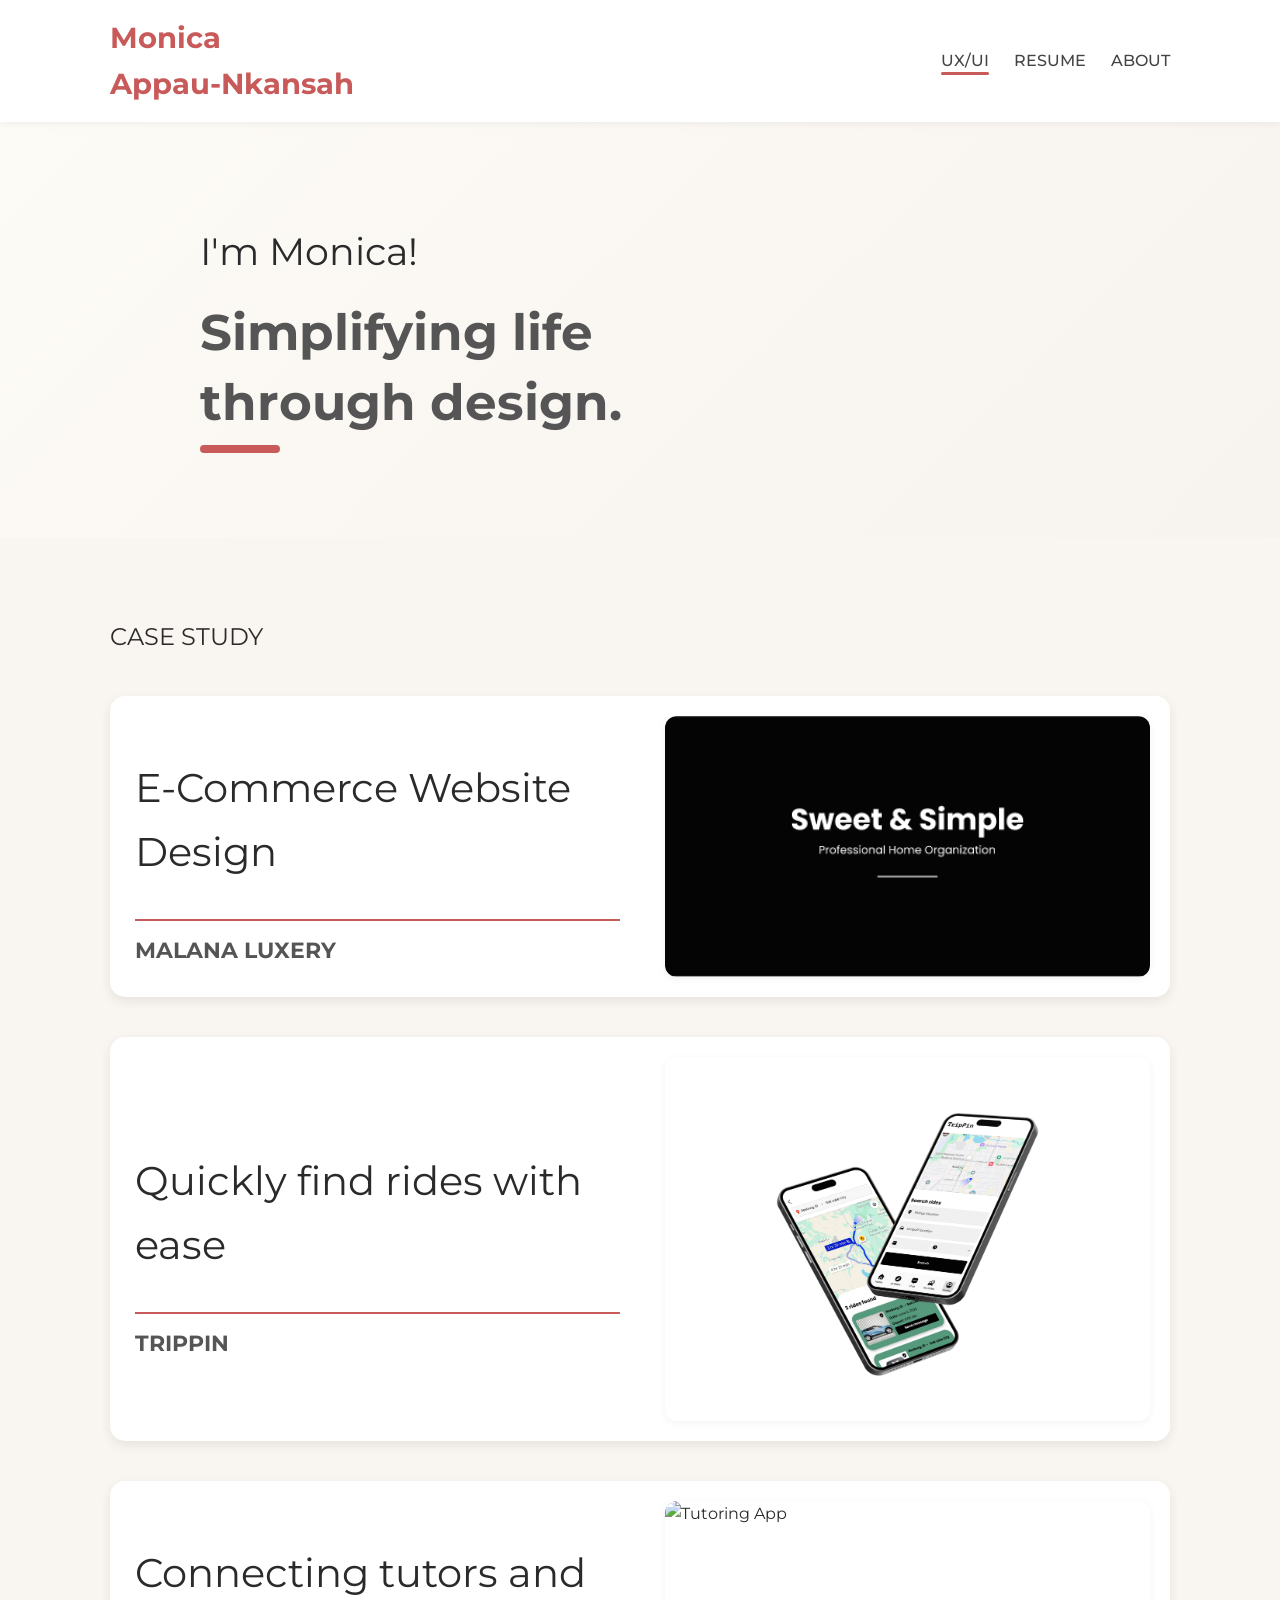
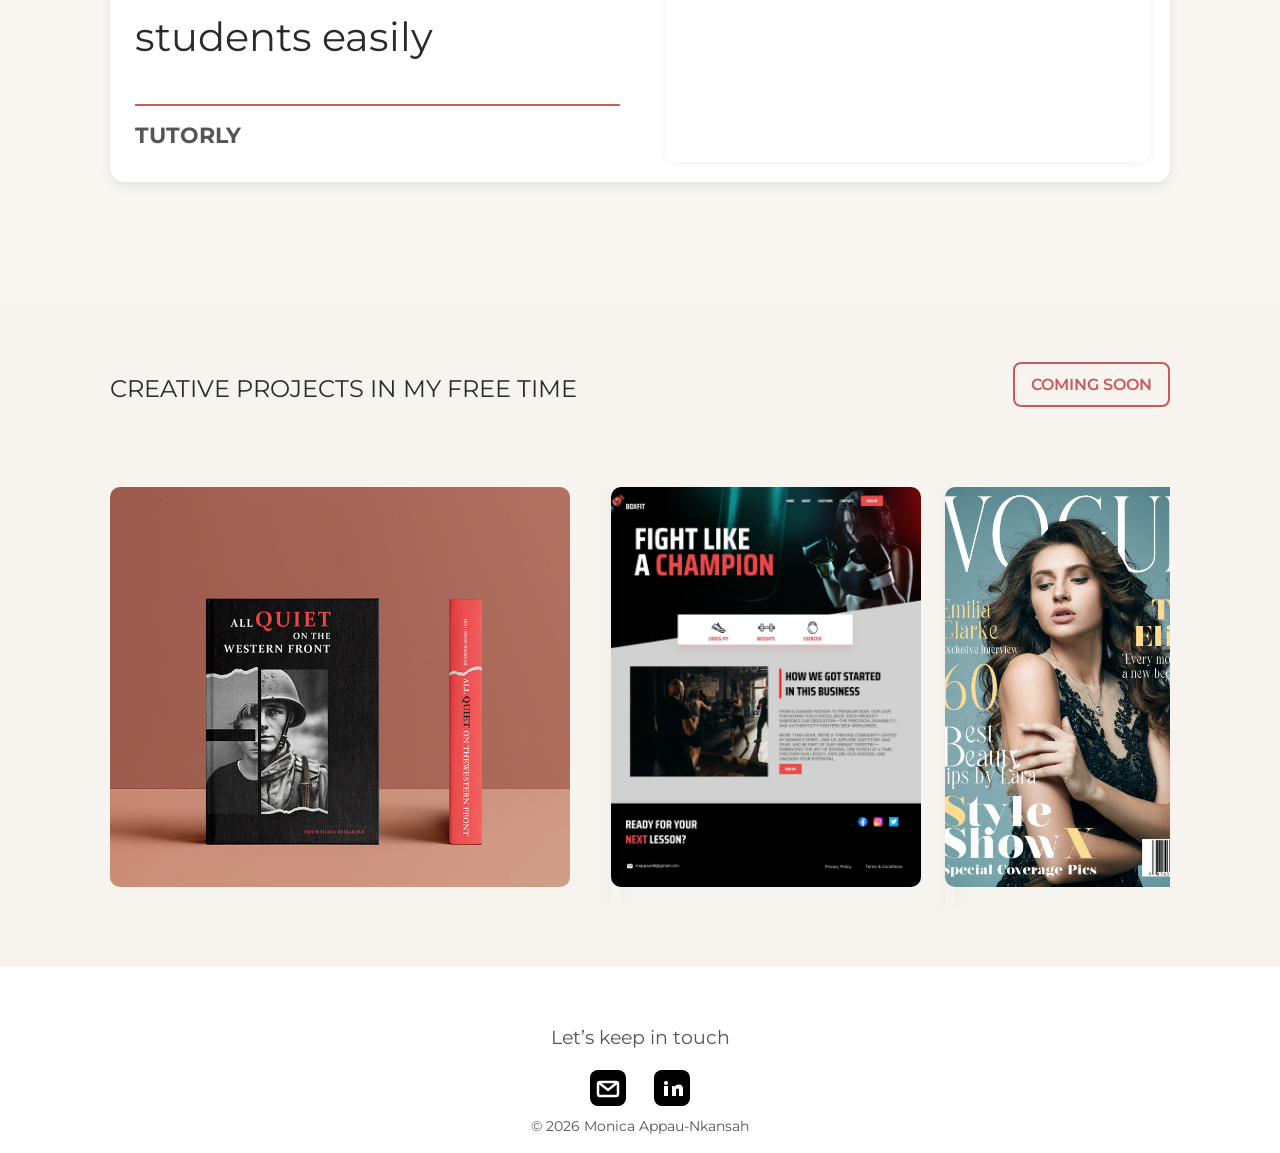
==== commit 94be3060: "updated about section" ====
--- a/index.html
+++ b/index.html
@@ -50,9 +50,9 @@
          <!-- Sweet & Simple -->
         <div class="case-block" data-framer-link="https://monicaappau.framer.website/sweet-simple">
             <div class="case-text">
-                <h2>A Home Organization Website Redesign</h2>
+                <h2>E-Commerce Website Design</h2>
                 <hr>
-                <h3>SWEET & SIMPLE PROFESSIONAL HOME ORGANIZATION</h3>
+                <h3>MALANA LUXERY</h3>
                 <!-- No <p> here -->
             </div>
             <div class="case-image">
@@ -87,17 +87,17 @@
         </div>
 
         <!-- Case Study 3 -->
-        <div class="case-block"data-framer-link="https://monicaappau.framer.website/bankingsite">
+        <!-- <div class="case-block"data-framer-link="https://monicaappau.framer.website/bankingsite">
             <div class="case-text">
                 <h2>Banking made simple and secure</h2>
                 <hr>
                 <h3>CHASE BANK</h3>
-                <p>Concept design only</p> <!-- Only here -->
+                <p>Concept design only</p>
             </div>
             <div class="case-image">
                 <img src="images/Apple_MacBook_Air_M1_Mockup_v01.png" alt="Banking Website Project">
             </div>
-        </div>
+        </div> -->
     </div>
 </section>
 
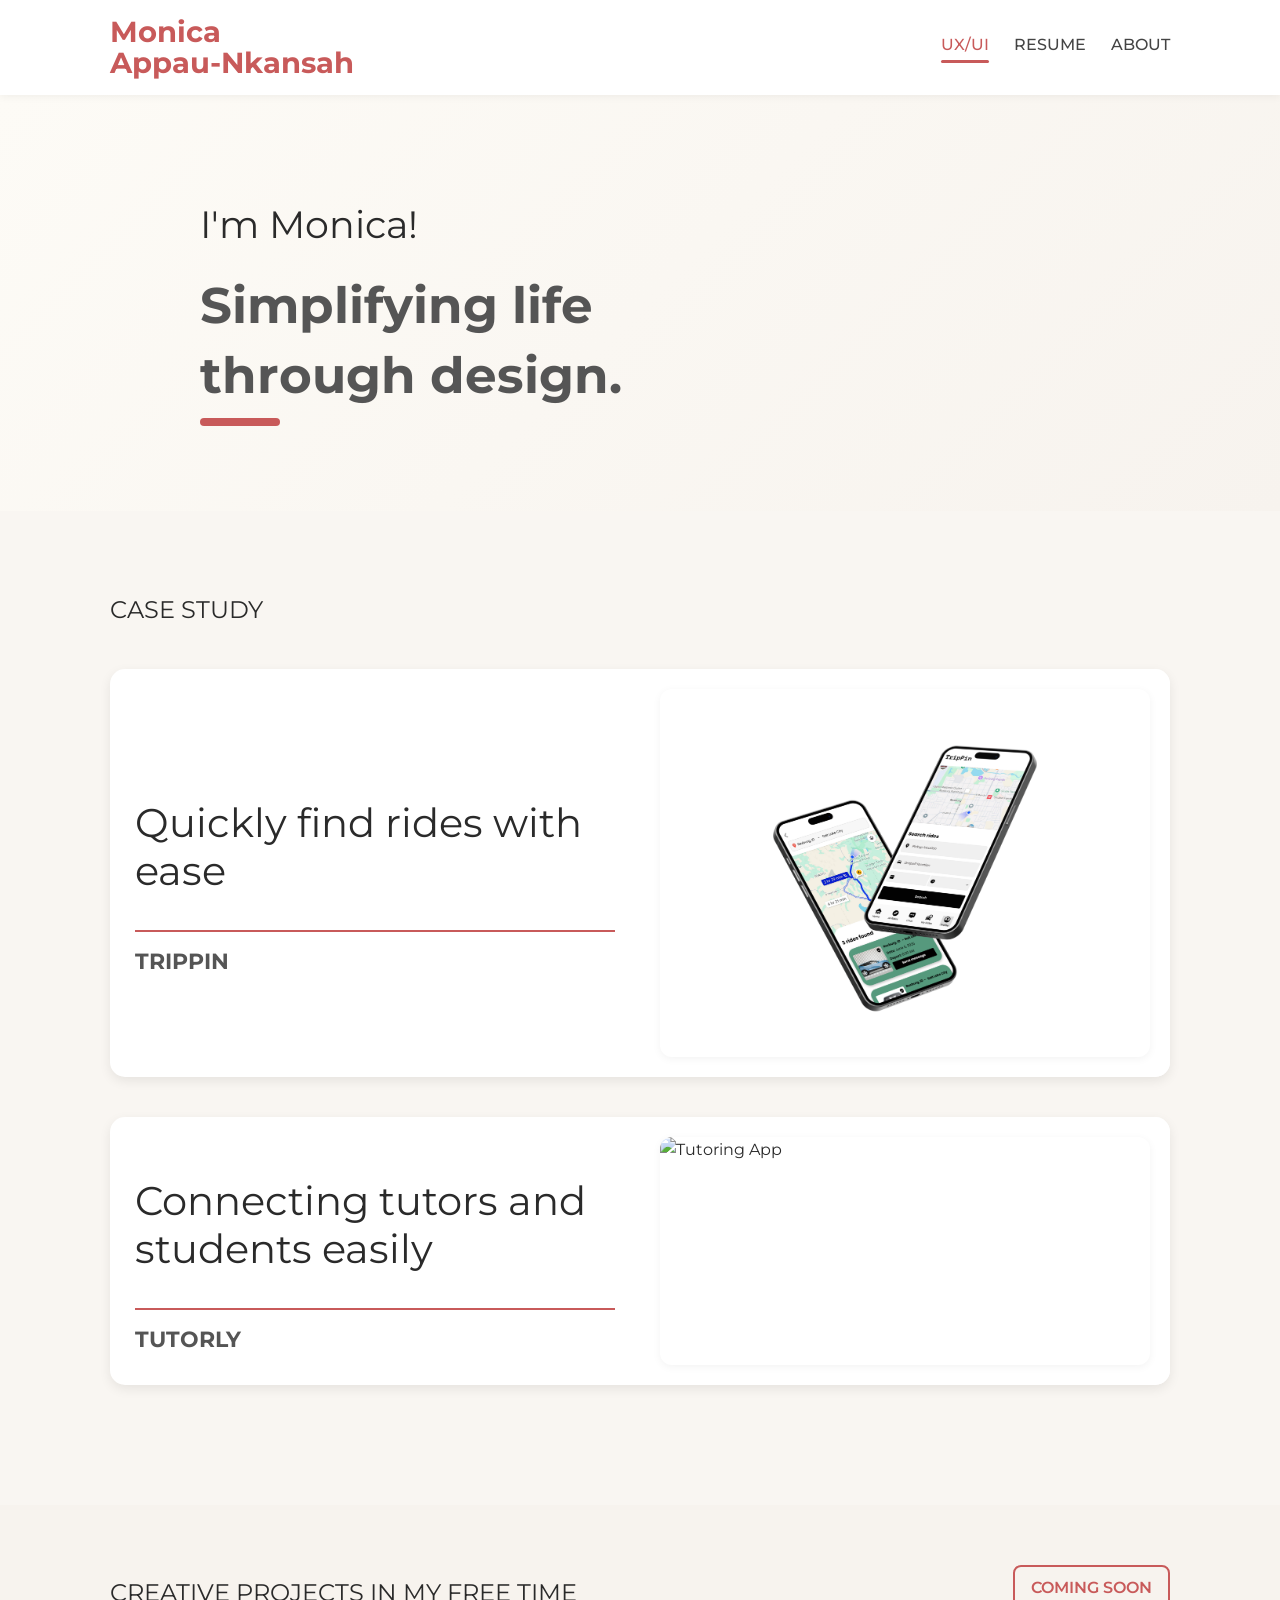
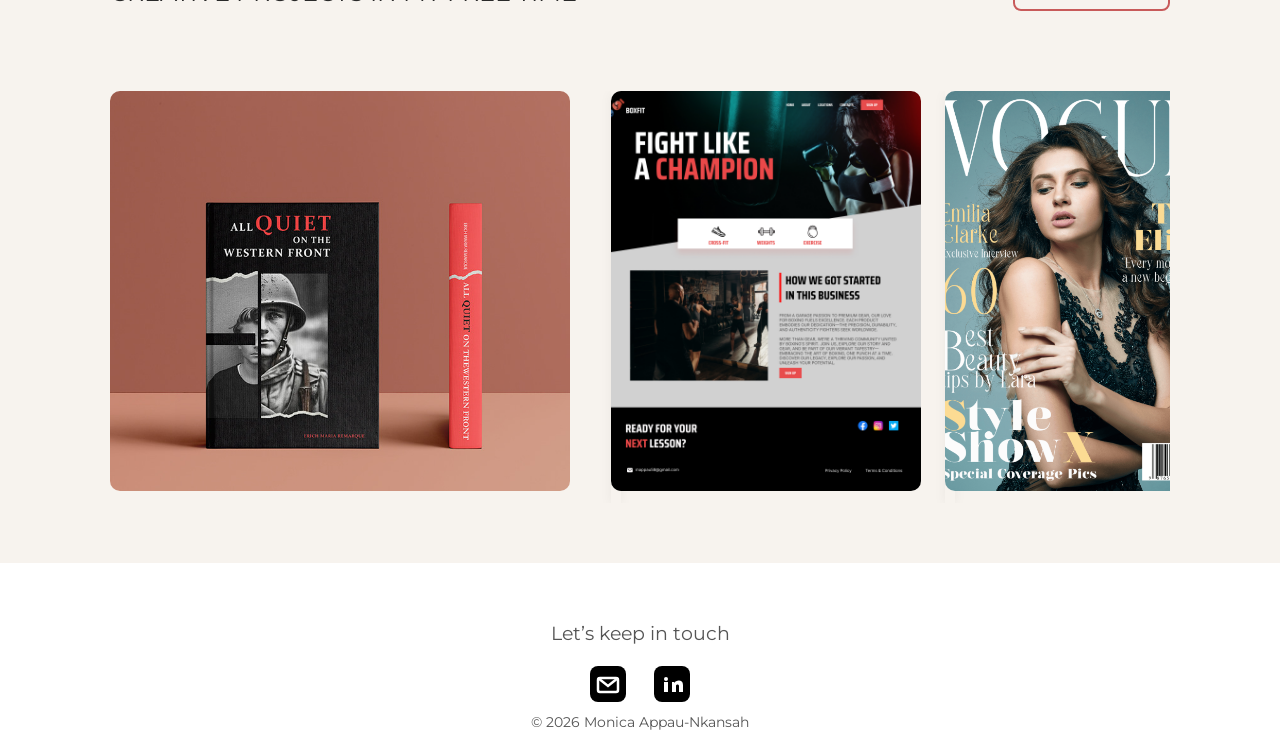
==== commit 2ce8115e: "changes to about, resume and whole portfolio" ====
--- a/index.html
+++ b/index.html
@@ -28,7 +28,7 @@
       <ul>
         <li><a href="index.html">UX/UI</a></li>
         <!-- <li><a href="design.html">DESIGNS</a></li> -->
-        <li><a href="docs/Monica Appau-Nkansahs Resume-2026.pdf" target="_blank">RESUME</a></li>
+        <li><a href="https://drive.google.com/file/d/1kJDq5-9ZYBEAmNHN7rWkPsHplzBfXBo0/view?usp=drivesdk" target="_blank">RESUME</a></li>
         <li><a href="about.html">ABOUT</a></li>
       </ul>
     </nav>
@@ -48,17 +48,17 @@
         <h2 class="section-title">CASE STUDY</h2>
 
          <!-- Sweet & Simple -->
-        <div class="case-block" data-framer-link="https://monicaappau.framer.website/sweet-simple">
+        <!-- <div class="case-block" data-framer-link="https://monicaappau.framer.website/sweet-simple">
             <div class="case-text">
-                <h2>E-Commerce Website Design</h2>
+                <h2>Home Organization Website Redesign</h2>
                 <hr>
-                <h3>MALANA LUXERY</h3>
-                <!-- No <p> here -->
+                <h3>Sweeet & Simple Professional Home Organization</h3>
+        
             </div>
             <div class="case-image">
                 <img src="images/sweet-simple.png" alt="Home Organization Website Project">
             </div>
-        </div>
+        </div> -->
 
         <!-- Case Study 1 -->
         <div class="case-block" data-framer-link="https://monicaappau.framer.website/ridesharing">
--- a/styles.css
+++ b/styles.css
@@ -1,10 +1,15 @@
-/* =========================
-   Reset & Base
-========================= */
+/* =========================================================
+   RESET & BASE
+========================================================= */
+
 * {
     margin: 0;
     padding: 0;
     box-sizing: border-box;
+}
+
+html {
+    scroll-behavior: smooth;
 }
 
 body {
@@ -14,793 +19,983 @@
     line-height: 1.6;
 }
 
+body.modal-open {
+    overflow: hidden;
+}
+
 .container {
+    width: 100%;
     max-width: 1100px;
-    margin: auto;
+    margin: 0 auto;
     padding: 0 20px;
 }
 
-/* =========================
-   Header
-========================= */
+
+/* =========================================================
+   HEADER
+========================================================= */
+
 header {
     background: #ffffff;
-    padding: 15px 0;
-    box-shadow: 0 2px 8px rgba(0,0,0,0.05);
+    height: 95px;
+    padding: 0;
+    box-shadow: 0 2px 8px rgba(0, 0, 0, 0.05);
+
     position: sticky;
     top: 0;
     z-index: 1000;
 }
 
 .header-container {
+    max-width: 1100px;
+    height: 100%;
+    margin: 0 auto;
+    padding: 0 20px;
+
     display: flex;
     justify-content: space-between;
     align-items: center;
 }
 
+
+/* =========================================================
+   LOGO
+========================================================= */
+
 .logo {
+    margin: 0;
+    padding: 0;
+
     font-size: 1.8rem;
+    line-height: 1.05;
     font-weight: 700;
+
     color: #c85a5a;
 }
 
 .home-link {
+    display: block;
+
     text-decoration: none;
     color: inherit;
+
+    white-space: nowrap;
 }
 
 .home-link:hover {
     color: #c85a5a;
 }
 
+
+/* =========================================================
+   NAVIGATION
+========================================================= */
+
+nav {
+    position: static;
+
+    display: flex;
+    align-items: center;
+}
+
 nav ul {
     list-style: none;
-    display: flex;
-    gap: 25px;
-}
-
-/* nav ul li a {
-    text-decoration: none;
-    color: #444;
-    font-weight: 500;
-    transition: 0.3s;
-} */
-
-/* Nav links active & hover underline */
-
-/* ===== Desktop / Default ===== */
-nav {
-    position: static;      /* normal flow */
-    display: flex;         /* horizontal nav */
-    flex-direction: row;   /* horizontal */
-    align-items: center;
-    gap: 25px;
-    background: none;      /* transparent or as needed */
-    box-shadow: none;      /* only mobile has shadow */
-}
-
-nav ul {
+
     display: flex;
     flex-direction: row;
+    align-items: center;
+
     gap: 25px;
-}
-
-nav ul li a {
-    font-size: 16px;
+
+    margin: 0;
     padding: 0;
 }
 
-/* Hamburger & close hidden on desktop */
-.hamburger,
-.close-menu {
-    display: none;
-}
-
+nav ul li {
+    margin: 0;
+    padding: 0;
+}
 
 #nav-menu ul li a {
     position: relative;
+
+    display: inline-block;
+
     text-decoration: none;
+
     color: #444;
+
+    font-size: 16px;
     font-weight: 500;
-    padding-bottom: 5px;
-    transition: color 0.3s;
-}
-
-#nav-menu ul li a.active::after,
-#nav-menu ul li a:hover::after {
+
+    padding: 0 0 5px;
+
+    transition:
+        color 0.3s ease,
+        transform 0.3s ease;
+}
+
+#nav-menu ul li a:hover {
+    color: #c85a5a;
+    transform: translateY(-2px);
+}
+
+/* =========================
+   ACTIVE NAVIGATION LINK
+========================= */
+
+#nav-menu ul li a.active {
+    color: #c85a5a;
+}
+
+#nav-menu ul li a.active::after {
     content: '';
     position: absolute;
     left: 0;
     bottom: 0;
+    width: 100%;
     height: 3px;
-    width: 100%;
     background: #c85a5a;
     border-radius: 2px;
 }
 
-nav ul li a:hover {
-    color: #c85a5a;
-}
-
-/* Hamburger for mobile */
-/* .hamburger,
+#nav-menu ul li a.active::after,
+#nav-menu ul li a:hover::after {
+    content: '';
+
+    position: absolute;
+
+    left: 0;
+    bottom: 0;
+
+    width: 100%;
+    height: 3px;
+
+    background: #c85a5a;
+
+    border-radius: 2px;
+}
+
+
+/* Desktop: hide mobile controls */
+
+.hamburger,
 .close-menu {
     display: none;
-    position: absolute;
-    top: 15px;
-    right: 20px;
-    font-size: 2rem;
-    cursor: pointer;
-    background: none;
-    border: none;
-    z-index: 1100;
-} */
-
-/* =========================
-   Intro Section
-========================= */
+}
+
+
+/* =========================================================
+   HOMEPAGE INTRO
+========================================================= */
+
 .intro-section {
     padding: 100px 20px;
-    background: linear-gradient(135deg, #fdfbf6, #f7f3ee);
+
+    background: linear-gradient(
+        135deg,
+        #fdfbf6,
+        #f7f3ee
+    );
 }
 
 .intro-container {
     max-width: 700px;
+
     opacity: 0;
+
     transform: translateY(20px);
-    animation: fadeInUp 1s ease forwards;
+
+    animation:
+        fadeInUp 1s ease forwards;
 }
 
 .intro-title {
     font-size: 38px;
     font-weight: 400;
+
     color: #2a2a2a;
+
     margin-bottom: 15px;
     margin-left: 180px;
 }
 
-
 .intro-subtitle {
     position: relative;
+
     font-size: 50px;
+
     color: #555;
+
     line-height: 1.4;
+
     max-width: 500px;
+
     font-weight: 700;
+
     margin-left: 180px;
 }
 
 .intro-subtitle::after {
     content: '';
+
     position: absolute;
+
     left: 0;
-    bottom: -15px; /* space below the text */
+    bottom: -15px;
+
     width: 80px;
     height: 8px;
-    background-color: #c85a5a; /* your accent color */
+
+    background-color: #c85a5a;
+
     border-radius: 4px;
 }
 
-/* =========================
-   Portfolio Section
-========================= */
+
+/* =========================================================
+   PORTFOLIO / CASE STUDIES
+========================================================= */
+
 .portfolio-section {
     padding: 80px 20px;
+
     background: #f9f6f2;
 }
 
 .section-title {
     font-size: 24px;
     font-weight: 400;
+
     margin-bottom: 40px;
+
     color: #2a2a2a;
+
     text-align: left;
 }
 
-/* Case Study Cards */
+
+/* =========================================================
+   CASE STUDY CARDS
+========================================================= */
+
 .case-block {
     display: flex;
+
     flex-wrap: wrap;
+
+    width: 100%;
+
     margin-bottom: 40px;
+
     border-radius: 15px;
+
     overflow: hidden;
-    box-shadow: 0 4px 12px rgba(0,0,0,0.08);
+
+    box-shadow:
+        0 4px 12px rgba(0, 0, 0, 0.08);
+
     background: #ffffff;
-    transition: transform 0.3s ease;
+
+    transition:
+        transform 0.3s ease,
+        box-shadow 0.3s ease;
+
     align-items: stretch;
+
+    cursor: pointer;
 }
 
 .case-block:hover {
-    transform: translateY(-5px);
-}
+    transform:
+        translateY(-5px)
+        scale(1.02);
+
+    box-shadow:
+        0 6px 20px rgba(0, 0, 0, 0.15);
+}
+
+
+/* Case Study Text */
 
 .case-text {
-    flex: 1;
-    padding: 60px 25px 30px 25px;
+    flex: 1 1 50%;
+
+    padding: 60px 25px 30px;
+
     display: flex;
     flex-direction: column;
+
     justify-content: center;
 }
 
 .case-text h2 {
     font-size: 40px;
+
     font-weight: 400;
+
     margin-bottom: 20px;
+
     color: #2a2a2a;
+
+    line-height: 1.2;
 }
 
 .case-text hr {
     border: 0;
+
     height: 2px;
+
     background: #c85a5a;
+
     width: 100%;
+
     margin: 15px 0;
 }
 
 .case-text h3 {
     font-size: 22px;
+
     font-weight: 700;
+
     color: #555;
+
     line-height: 1.4;
+
     margin-top: 0;
 }
 
+
+/* Case Study Image */
+
 .case-image {
-    flex: 1;
+    flex: 1 1 50%;
+
     display: flex;
+
     justify-content: center;
     align-items: center;
+
     background: #ffffff;
+
     padding: 20px;
+
+    min-width: 0;
 }
 
 .case-image img {
+    display: block;
+
     width: 100%;
     height: 100%;
+
     object-fit: cover;
+
     border-radius: 12px;
-    box-shadow: 0 2px 8px rgba(0,0,0,0.05);
-}
-
-/* =========================
-   Bio Card
-========================= */
-.bio-page {
+
+    box-shadow:
+        0 2px 8px rgba(0, 0, 0, 0.05);
+}
+
+
+/* =========================================================
+   ABOUT PAGE
+========================================================= */
+
+.about-page {
+    width: 100%;
+
+    max-width: 1100px;
+
+    margin: 0 auto;
+
+    padding: 80px 20px 100px;
+}
+
+
+/* =========================================================
+   ABOUT INTRO
+========================================================= */
+
+.about-intro {
+    display: grid;
+
+    grid-template-columns:
+        1.2fr
+        0.8fr;
+
+    gap: 70px;
+
+    align-items: center;
+
+    padding: 50px 0 100px;
+}
+
+.about-text {
+    max-width: 650px;
+}
+
+.eyebrow {
+    font-size: 13px;
+
+    font-weight: 600;
+
+    letter-spacing: 0.12em;
+
+    color: #555;
+
+    margin-bottom: 25px;
+}
+
+.about-text h2 {
+    font-size: 64px;
+
+    line-height: 1;
+
+    font-weight: 400;
+
+    color: #2a2a2a;
+
+    margin-bottom: 30px;
+}
+
+.intro-text {
+    font-size: 22px;
+
+    line-height: 1.6;
+
+    color: #444;
+
+    max-width: 600px;
+}
+
+
+/* =========================================================
+   ABOUT IMAGE
+========================================================= */
+
+.about-image {
     display: flex;
-    flex-direction: column;
-    align-items: center;
-    padding: 40px 20px;
-    background-color: #faf6f0;
-}
-
-.bio-card {
-    display: flex;
-    gap: 20px;
-    background-color: #e9e5df;
-    border-radius: 20px;
-    box-shadow: 0 8px 25px rgba(0,0,0,0.1);
-    max-width: 1000px;
+
+    justify-content: flex-end;
+}
+
+.about-image img {
+    display: block;
+
     width: 100%;
-    min-height: 500px;
-    padding: 20px;
-    overflow: hidden;
-}
-
-.bio-content {
-    flex: 2;
-    background-color: #f7f3ee;
-    padding: 40px 30px;
-    border-radius: 15px;
-    display: flex;
-    flex-direction: column;
-    justify-content: center;
-}
-
-.bio-content h2 {
-    font-size: 28px;
-    font-weight: 700;
-    margin-bottom: 20px;
-}
-
-.bio-content p {
+
+    max-width: 380px;
+
+    height: 480px;
+
+    object-fit: cover;
+
+    border-radius: 12px;
+}
+
+
+/* =========================================================
+   ABOUT SECTIONS
+========================================================= */
+
+.about-section {
+    display: grid;
+
+    grid-template-columns:
+        0.3fr
+        0.7fr;
+
+    gap: 60px;
+
+    padding: 75px 0;
+
+    border-top:
+        1px solid #d8d4cf;
+}
+
+.section-label {
+    font-size: 13px;
+
+    font-weight: 600;
+
+    letter-spacing: 0.12em;
+
+    color: #555;
+}
+
+.section-content {
+    max-width: 650px;
+}
+
+.section-content h2 {
+    font-size: 42px;
+
+    line-height: 1.1;
+
+    font-weight: 400;
+
+    color: #2a2a2a;
+
+    margin-bottom: 25px;
+}
+
+.section-content p {
+    font-size: 18px;
+
+    line-height: 1.7;
+
+    color: #444;
+
+    margin-bottom: 18px;
+}
+
+
+/* =========================================================
+   WHAT I BRING
+========================================================= */
+
+.skills-grid {
+    display: grid;
+
+    grid-template-columns:
+        repeat(2, 1fr);
+
+    gap: 45px 60px;
+}
+
+.skill-item h3 {
+    font-size: 21px;
+
+    font-weight: 600;
+
+    color: #2a2a2a;
+
+    margin-bottom: 10px;
+}
+
+.skill-item p {
     font-size: 16px;
+
     line-height: 1.6;
-    margin-bottom: 16px;
-}
-
-.bio-image {
-    flex: 1;
-    display: flex;
-    justify-content: center;
-    align-items: center;
-    padding: 20px;
-}
-
-.bio-image img {
+
+    color: #555;
+
+    margin: 0;
+}
+
+
+/* =========================================================
+   ABOUT ME
+========================================================= */
+
+.about-me-section {
+    padding-bottom: 40px;
+}
+
+
+/* =========================================================
+   VALUE CARDS
+========================================================= */
+
+.value-card {
+    opacity: 0;
+
+    transform: translateY(25px);
+
+    transition:
+        opacity 0.6s ease,
+        transform 0.6s ease;
+}
+
+.value-card.visible {
+    opacity: 1;
+
+    transform: translateY(0);
+}
+
+
+/* =========================================================
+   CASE STUDY MODAL
+========================================================= */
+
+#case-study-overlay {
+    position: fixed;
+
+    top: 0;
+    left: 0;
+
+    width: 100vw;
+    height: 100vh;
+
+    background: #ffffff;
+
+    display: none;
+
+    z-index: 9999;
+}
+
+#case-study-modal {
+    position: relative;
+
     width: 100%;
     height: 100%;
-    object-fit: cover;
-    border-radius: 15px;
-}
-
-.about-title {
-    font-size: 40px;
-    font-weight: 400;
-    color: #2a2a2a;
-    margin-bottom: 30px;
-    text-align: left;
-
-}
-
-/* =========================
-   Values Section
-========================= */
-.values-section {
-    padding: 60px 20px;
-    background-color: #faf6f0;
-    text-align: center;
-}
-
-/* .values-section h2 {
-    font-size: 32px;
-    font-weight: 700;
-    margin-bottom: 40px;
-    color: #2a2a2a;
-    text-align: left;
-} */
-
-.values-cards {
-    display: flex;
-    justify-content: center;
-    gap: 20px;
-    flex-wrap: wrap;
-}
-
-.value-card {
-    background-color: #ffffff;
-    padding: 30px 20px;
-    border-radius: 15px;
-    box-shadow: 0 6px 18px rgba(0,0,0,0.08);
-    flex: 1 1 250px;
-    max-width: 300px;
-    text-align: center;
-    cursor: pointer;
-    /* opacity: 0; */
-    transform: translateY(20px);
-    transition: transform 0.4s ease, box-shadow 0.4s ease, opacity 0.6s ease;
-}
-
-.value-card:hover {
-    transform: translateY(-10px) scale(1.05);
-    box-shadow: 0 8px 20px rgba(0,0,0,0.2);
-}
-
-.value-card.visible {
-    opacity: 1;
-    transform: translateY(0);
-}
-
-.value-card h3 {
-    font-size: 20px;
-    font-weight: 700;
-    margin: 15px 0;
-    color: #c85a5a;
-}
-
-.value-card p {
-    font-size: 16px;
-    line-height: 1.5;
-    color: #555;
-}
-
-/* =========================
-   Values Section Icons - Fun Version
-========================= */
-.value-card .icon {
-    width: 50px;
-    height: 50px;
-    margin: 0 auto 15px;
-    display: flex;
-    justify-content: center;
-    align-items: center;
-}
-
-.animated-icon {
+}
+
+#framer-iframe {
+    display: block;
+
     width: 100%;
     height: 100%;
-    stroke: #0e0e0e; /* main brand color */
-    stroke-width: 2;
-    stroke-linecap: round;
-    stroke-linejoin: round;
-
-    /* Fun continuous animation */
-    animation: floatBounce 3s ease-in-out infinite, strokeColor 6s ease-in-out infinite;
-}
-
-
-/* Case Study Modal Overlay */
-#case-study-overlay {
-  position: fixed;
-  top: 0;
-  left: 0;
-  width: 100vw;
-  height: 100vh;
-  background: white;
-  display: none;
-  z-index: 9999;
-}
-
-/* Modal container fills entire screen */
-#case-study-modal {
-  position: relative;
-  width: 100%;
-  height: 100%;
-}
-
-/* Iframe fills the modal */
-#framer-iframe {
-  width: 100%;
-  height: 100%;
-  border: none;
+
+    border: none;
 }
 
 #case-study-modal button {
-  position: absolute;
-  top: 10px;
-  right: 15px;
-  z-index: 10;
-  background: black;
-  color: white;
-  border: none;
-  font-size: 1.5rem;
-  padding: 5px 12px;
-  border-radius: 5px;
-  cursor: pointer;
-}
-
-/* Case Study Modal Overlay */
-
-#case-study-modal button {
-  position: absolute;
-  top: 10px;
-  right: 15px;
-  z-index: 10;
-  background: black;
-  color: white;
-  border: none;
-  font-size: 1.5rem;
-  padding: 5px 12px;
-  border-radius: 5px;
-  cursor: pointer;
-}
-
-/* Make case blocks show pointer on hover */
-.case-block {
+    position: absolute;
+
+    top: 10px;
+    right: 15px;
+
+    z-index: 10;
+
+    background: #000000;
+
+    color: #ffffff;
+
+    border: none;
+
+    font-size: 1.5rem;
+
+    padding: 5px 12px;
+
+    border-radius: 5px;
+
     cursor: pointer;
-    transition: transform 0.3s ease, box-shadow 0.3s ease;
-}
-
-.case-block:hover {
-    transform: translateY(-5px) scale(1.02); /* subtle lift effect */
-    box-shadow: 0 6px 20px rgba(0,0,0,0.15);
-}
-
-#open-full {
-  position: absolute;
-  top: 20px;
-  left: 25px;
-  background: white;
-  color: black;
-  padding: 8px 14px;
-  border-radius: 6px;
-  font-weight: 600;
-  text-decoration: none;
-  z-index: 10000;
-}
-
-/* Keyframes for bounce & rotation */
-@keyframes floatBounce {
-    0%   { transform: rotate(0deg) translateY(0px); }
-    20%  { transform: rotate(10deg) translateY(-5px); }
-    40%  { transform: rotate(-10deg) translateY(-10px); }
-    60%  { transform: rotate(10deg) translateY(-5px); }
-    80%  { transform: rotate(-5deg) translateY(-2px); }
-    100% { transform: rotate(0deg) translateY(0px); }
-}
-
-/* Keyframes for stroke color change */
-@keyframes strokeColor {
-    0%, 100% { stroke: #514747; }  /* brand red */
-    50%       { stroke: #000000; }  /* secondary warm accent */
-}
-
-.creativity-icon {
-    position: relative;
-    width: 60px;
-    height: 60px;
-    margin: 0 auto 15px;
-}
-
-/* Rays */
-/* .creativity-icon .rays {
-    position: absolute;
-    top: 50%;
-    left: 50%;
-    width: 80px;
-    height: 80px;
-    transform: translate(-50%, -50%);
-} */
-/* 
-.creativity-icon .rays span {
-    position: absolute;
-    width: 2px;
-    height: 15px;
-    background: #ff8b6a; /* accent color for rays */
-    /* top: 0;
-    left: 50%; */
-    /* transform-origin: bottom center;
-    animation: raySpin 1.5s linear infinite;
-} */ 
-
-.creativity-icon .rays span:nth-child(1) { transform: rotate(0deg) translateY(-5px);}
-.creativity-icon .rays span:nth-child(2) { transform: rotate(60deg) translateY(-5px);}
-.creativity-icon .rays span:nth-child(3) { transform: rotate(120deg) translateY(-5px);}
-.creativity-icon .rays span:nth-child(4) { transform: rotate(180deg) translateY(-5px);}
-.creativity-icon .rays span:nth-child(5) { transform: rotate(240deg) translateY(-5px);}
-.creativity-icon .rays span:nth-child(6) { transform: rotate(300deg) translateY(-5px);}
-
-@keyframes raySpin {
-    0%, 100% { transform: rotate(var(--angle)) translateY(-5px) scaleY(1);}
-    50% { transform: rotate(var(--angle)) translateY(-5px) scaleY(1.5);}
-}
-
-/* Background circles */
-.creativity-icon .bg-circles {
-    position: absolute;
-    top: 50%;
-    left: 50%;
-    transform: translate(-50%, -50%);
-}
-
-.creativity-icon .bg-circles span {
-    position: absolute;
-    border-radius: 50%;
-    background: rgba(255,139,106,0.15);
-    width: 10px;
-    height: 10px;
-    animation: circleMove 4s infinite ease-in-out;
-}
-
-.creativity-icon .bg-circles span:nth-child(1) { animation-delay: 0s; left: -20px; top: -10px;}
-.creativity-icon .bg-circles span:nth-child(2) { animation-delay: 1s; left: 15px; top: -15px;}
-.creativity-icon .bg-circles span:nth-child(3) { animation-delay: 2s; left: 0px; top: 20px;}
-.creativity-icon .bg-circles span:nth-child(4) { animation-delay: 3s; left: 10px; top: 5px;}
-
-@keyframes circleMove {
-    0%   { transform: scale(1) translate(0,0); opacity: 0.6; }
-    50%  { transform: scale(1.5) translate(5px,-5px); opacity: 0.3; }
-    100% { transform: scale(1) translate(0,0); opacity: 0.6; }
-}
-
-/* =========================
-   Hobbies Section
-========================= */
+
+    transition:
+        transform 0.2s ease,
+        background 0.2s ease;
+}
+
+#case-study-modal button:hover {
+    transform: scale(1.1);
+
+    background: #c85a5a;
+}
+
+
+/* =========================================================
+   FREE TIME / CREATIVE PROJECTS
+========================================================= */
+
 .hobbies-section {
     padding: 60px 20px;
+
     background-color: #f7f3ee;
+
     text-align: center;
 }
 
 .hobbies-section h2 {
     font-size: 32px;
+
     font-weight: 700;
+
     margin-bottom: 30px;
+
     color: #2a2a2a;
 }
 
 .hobbies-list {
     list-style: none;
+
     display: flex;
+
     justify-content: center;
+
     flex-wrap: wrap;
+
     gap: 20px;
 }
 
 .hobbies-list li {
     background-color: #ffffff;
+
     padding: 15px 20px;
+
     border-radius: 12px;
-    box-shadow: 0 4px 12px rgba(0,0,0,0.08);
+
+    box-shadow:
+        0 4px 12px rgba(0, 0, 0, 0.08);
+
     font-weight: 500;
+
     color: #555;
 }
 
-/* =========================
-   Free Time Section
-========================= */
+
+/* =========================================================
+   FREE TIME SECTION
+========================================================= */
+
 .free-time-section {
     background: #f7f3ee;
+
     padding: 60px 20px;
+
     overflow: hidden;
 }
 
 .free-time-section .section-header {
     display: flex;
+
     justify-content: space-between;
+
     align-items: center;
+
     flex-wrap: wrap;
+
     margin-bottom: 30px;
 }
 
 .free-time-section .section-title {
     font-size: 24px;
+
     font-weight: 400;
+
     color: #2a2a2a;
 }
 
-.view-all-btn{
+
+/* =========================================================
+   VIEW ALL BUTTON
+========================================================= */
+
+.view-all-btn {
     margin-bottom: 50px;
-}
-
-/* .free-time-section .view-all-btn {
+
     text-decoration: none;
+
     color: #c85a5a;
+
     font-weight: 600;
+
     font-size: 16px;
+
     border: 2px solid #c85a5a;
-    padding: 6px 14px;
+
+    padding: 8px 16px;
+
     border-radius: 8px;
-    transition: 0.3s;
-    margin-bottom: 35px;
-}
-
-.free-time-section .view-all-btn:hover {
+
+    transition:
+        background 0.3s ease,
+        color 0.3s ease,
+        transform 0.3s ease;
+}
+
+.view-all-btn:hover {
     background: #c85a5a;
-    color: #fff;
-}  */
-
-/* Slider container */
+
+    color: #ffffff;
+
+    transform: translateY(-2px);
+}
+
+
+/* =========================================================
+   SLIDER
+========================================================= */
+
 .slider {
     width: 100%;
+
     overflow: hidden;
+
     position: relative;
 }
 
-/* Slides wrapper */
 .slides {
     display: flex;
-    animation: slide 20s linear infinite;
-}
-
-/* Individual slide */
+
+    animation:
+        slide 20s linear infinite;
+}
+
 .slide {
     flex-shrink: 0;
-    box-shadow: 0 2px 12px rgba(0,0,0,0.05);
+
+    box-shadow:
+        0 2px 12px rgba(0, 0, 0, 0.05);
+
     flex-direction: column;
+
     align-items: center;
+
     margin-right: -10px;
 }
 
 .slide img {
+    display: block;
+
     width: 90%;
+
     height: 400px;
+
     object-fit: cover;
+
     border-radius: 10px;
+
     margin-bottom: 12px;
 }
 
 .slide p {
     font-size: 18px;
+
     color: #555;
+
     font-weight: 500;
 }
 
-/* =========================
-   Coming Soon Page Dynamics
-========================= */
+
+/* =========================================================
+   COMING SOON
+========================================================= */
+
 .coming-soon-section {
     min-height: 100vh;
+
     display: flex;
+
     justify-content: center;
+
     align-items: center;
-    background: linear-gradient(135deg, #fdfbf6, #f7f3ee);
+
+    background:
+        linear-gradient(
+            135deg,
+            #fdfbf6,
+            #f7f3ee
+        );
+
     text-align: center;
 }
 
 .coming-soon-container {
     max-width: 600px;
+
     background: #ffffff;
+
     padding: 50px 30px;
+
     border-radius: 20px;
-    box-shadow: 0 8px 25px rgba(0,0,0,0.08);
+
+    box-shadow:
+        0 8px 25px rgba(0, 0, 0, 0.08);
+
     display: flex;
+
     flex-direction: column;
+
     align-items: center;
-    gap: 25px; /* your original gap between elements */
+
+    gap: 25px;
 }
 
 .coming-soon-title {
     font-size: 48px;
-    font-weight: 400; /* normal weight for a clean look */
+
+    font-weight: 400;
+
     color: #2a2a2a;
 }
 
 .title-divider {
     width: 80px;
+
     height: 3px;
-    background: #c85a5a; /* accent color from your homepage */
+
+    background: #c85a5a;
+
     margin: 15px 0;
+
     border-radius: 2px;
 }
 
 .coming-soon-subtitle {
     font-size: 20px;
+
     color: #555;
+
     line-height: 1.5;
 }
 
 .coming-soon-image img {
     max-width: 100%;
+
     height: auto;
+
     border-radius: 12px;
-    box-shadow: 0 4px 12px rgba(0,0,0,0.05);
-}
-
-.view-all-btn {
+
+    box-shadow:
+        0 4px 12px rgba(0, 0, 0, 0.05);
+}
+
+
+/* =========================================================
+   CONTACT
+========================================================= */
+
+.contact-section {
+    text-align: center;
+
+    margin-top: 40px;
+}
+
+.contact-text {
+    font-family: 'Montserrat', sans-serif;
+
+    font-size: 1.2rem;
+
+    margin-bottom: 15px;
+}
+
+.icon-link {
+    margin: 0 10px;
+
+    display: inline-block;
+
     text-decoration: none;
-    color: #c85a5a;
-    font-weight: 600;
-    font-size: 16px;
-    border: 2px solid #c85a5a;
-    padding: 8px 16px;
-    border-radius: 8px;
-    transition: 0.3s;
-}
-
-.view-all-btn:hover {
-    background: #c85a5a;
-    color: #fff;
-}
-
-/* Responsive */
-@media (max-width: 768px) {
-  
-}
-
-/* Contact Section */
-
-.contact-section {
-  text-align: center;
-  margin-top: 40px;
-}
-
-.contact-text {
-  font-family: 'Montserrat', sans-serif;
-  font-size: 1.2rem;
-  margin-bottom: 15px;
-}
-
-.icon-link {
-  margin: 0 10px;
-  display: inline-block;
-  text-decoration: none;
-}
+
+    transition:
+        transform 0.25s ease;
+}
+
+.icon-link:hover {
+    transform:
+        translateY(-4px)
+        scale(1.05);
+}
+
 .contact-icons {
     display: flex;
+
     justify-content: center;
+
     gap: 20px;
 }
 
-/* Same outer size for both */
 .social-icon {
     width: 42px;
     height: 42px;
+
     display: flex;
+
     align-items: center;
     justify-content: center;
 }
 
-/* Email */
 .email-icon {
     color: #000000;
 }
@@ -808,109 +1003,498 @@
 .email-icon svg {
     width: 24px;
     height: 24px;
-    stroke-width: 3; /* thicker envelope */
-}
-
-/* LinkedIn */
+
+    stroke-width: 3;
+}
+
 .linkedin-icon svg {
-    width: 28px;  /* slightly larger because it's filled */
+    width: 28px;
     height: 28px;
 }
 
-/* =========================
-   Footer
-========================= */
+
+/* =========================================================
+   FOOTER
+========================================================= */
+
 footer {
     background: #ffffff;
+
     color: #555;
+
     text-align: center;
+
     padding: 15px;
+
     font-size: 0.9rem;
 }
 
-/* =========================
-   Animations
-========================= */
+
+/* =========================================================
+   PLAYFUL PENCIL CURSOR
+========================================================= */
+
+.cursor-pencil {
+    position: fixed;
+
+    top: 0;
+    left: 0;
+
+    width: 34px;
+    height: 90px;
+
+    pointer-events: none;
+
+    z-index: 20000;
+
+    transform:
+        translate3d(-100px, -100px, 0)
+        rotate(-25deg);
+
+    transform-origin: center;
+
+    transition:
+        opacity 0.2s ease;
+}
+
+
+/* Pencil body */
+
+.pencil-body {
+    position: absolute;
+
+    top: 15px;
+    left: 8px;
+
+    width: 18px;
+    height: 55px;
+
+    background: #f1c40f;
+
+    border-radius: 3px 3px 2px 2px;
+
+    box-shadow:
+        0 2px 5px rgba(0, 0, 0, 0.15);
+}
+
+
+/* Pencil tip */
+
+.pencil-tip {
+    position: absolute;
+
+    top: 67px;
+    left: 8px;
+
+    width: 18px;
+    height: 18px;
+
+    background: #e6c7a8;
+
+    clip-path:
+        polygon(
+            50% 100%,
+            0 0,
+            100% 0
+        );
+}
+
+
+/* Pencil point */
+
+.pencil-tip::after {
+    content: '';
+
+    position: absolute;
+
+    left: 50%;
+    top: 9px;
+
+    width: 5px;
+    height: 7px;
+
+    transform:
+        translateX(-50%);
+
+    background: #333;
+
+    clip-path:
+        polygon(
+            50% 100%,
+            0 0,
+            100% 0
+        );
+}
+
+
+/* Eraser */
+
+.pencil-eraser {
+    position: absolute;
+
+    top: 5px;
+    left: 8px;
+
+    width: 18px;
+    height: 12px;
+
+    background: #e88c8c;
+
+    border-radius:
+        5px 5px 2px 2px;
+}
+
+
+/* Pencil bands */
+
+.pencil-body::before {
+    content: '';
+
+    position: absolute;
+
+    top: 8px;
+    left: 0;
+
+    width: 100%;
+    height: 4px;
+
+    background: #d9a900;
+}
+
+.pencil-body::after {
+    content: '';
+
+    position: absolute;
+
+    bottom: 8px;
+    left: 0;
+
+    width: 100%;
+    height: 4px;
+
+    background: #d9a900;
+}
+
+
+/* =========================================================
+   ANIMATIONS
+========================================================= */
+
 @keyframes fadeInUp {
+
+    from {
+        opacity: 0;
+
+        transform:
+            translateY(20px);
+    }
+
     to {
         opacity: 1;
-        transform: translateY(0);
-    }
-}
+
+        transform:
+            translateY(0);
+    }
+}
+
 
 @keyframes slide {
-    0%   { transform: translateX(0); }
-    100% { transform: translateX(-50%); }
-}
-
-/* =========================
-   Responsive CSS
-========================= */
-
-/* ===== Tablet / Medium (max-width: 1024px) ===== */
+
+    0% {
+        transform:
+            translateX(0);
+    }
+
+    100% {
+        transform:
+            translateX(-50%);
+    }
+}
+
+
+/* =========================================================
+   TOOLS I USE
+========================================================= */
+
+.tools-section {
+    margin-top: 70px;
+}
+
+.tools-grid {
+    display: grid;
+
+    grid-template-columns: repeat(8, 1fr);
+
+    gap: 18px;
+
+    margin-top: 30px;
+}
+
+.tool-item {
+    display: flex;
+
+    align-items: center;
+    justify-content: center;
+
+    width: 100%;
+    height: 75px;
+
+    background: #ffffff;
+
+    border: 1px solid #e5e0da;
+
+    border-radius: 12px;
+
+    transition:
+        transform 0.25s ease,
+        box-shadow 0.25s ease;
+}
+
+.tool-item img {
+    width: 36px;
+    height: 36px;
+
+    object-fit: contain;
+}
+
+.tool-item:hover {
+    transform: translateY(-4px);
+
+    box-shadow:
+        0 5px 15px rgba(0, 0, 0, 0.08);
+}
+
+/* =========================================================
+   TOOLS I USE
+========================================================= */
+
+.tools-section {
+    display: grid;
+
+    grid-template-columns: 1fr 3fr;
+
+    column-gap: 60px;
+
+    align-items: start;
+}
+
+.tools-icons {
+    display: flex;
+
+    align-items: center;
+
+    gap: 32px;
+
+    flex-wrap: wrap;
+
+    padding-top: 0;
+}
+
+.tools-icons img {
+    width: 38px;
+    height: 38px;
+
+    object-fit: contain;
+}
+/* =========================================================
+   TABLET
+========================================================= */
+
 @media (max-width: 1024px) {
+
     .slide {
         min-width: 250px;
     }
+
     .slide img {
         height: 200px;
     }
-}
-
-/* ===== Mobile / Small (max-width: 768px) ===== */
-/* =========================
-   MOBILE / SMALL SCREENS (≤768px)
-========================= */
+
+    .about-intro {
+        gap: 40px;
+    }
+
+    .about-text h2 {
+        font-size: 54px;
+    }
+
+    .intro-title,
+    .intro-subtitle {
+        margin-left: 100px;
+    }
+}
+
+
+/* =========================================================
+   MOBILE
+========================================================= */
+
 @media (max-width: 768px) {
 
-    /* ===== General Container ===== */
+
+    /* =====================================================
+       GENERAL
+    ===================================================== */
+
+    body {
+        font-size: 16px;
+    }
+
     .container {
         padding: 0 15px;
     }
 
-    body {
-        font-size: 16px;
-    }
-
-    /* ===== Navigation ===== */
+
+    /* =====================================================
+       MOBILE HEADER
+    ===================================================== */
+
+    header {
+        height: 75px;
+    }
+
+    .header-container {
+        height: 100%;
+
+        padding: 0 15px;
+    }
+
+
+    /* =====================================================
+       MOBILE LOGO
+    ===================================================== */
+
+    .logo {
+        font-size: 1.5rem;
+
+        line-height: 1.05;
+    }
+
+    .home-link {
+        white-space: nowrap;
+    }
+
+
+    /* =====================================================
+       HAMBURGER
+    ===================================================== */
+
+    .hamburger {
+        display: block;
+
+        background: none;
+
+        border: none;
+
+        font-size: 28px;
+
+        line-height: 1;
+
+        cursor: pointer;
+
+        color: #2a2a2a;
+
+        padding: 5px;
+    }
+
+
+    /* =====================================================
+       MOBILE NAV MENU
+    ===================================================== */
+
     nav {
         display: none;
+
         position: absolute;
-        top: 60px;
+
+        top: 100%;
         left: 0;
+
         width: 100%;
-        background: #fff;
-        flex-direction: column;
-        align-items: center;
-        padding: 15px 0;
-        gap: 15px;
-        box-shadow: 0 2px 8px rgba(0,0,0,0.1);
+
+        background: #ffffff;
+
+        padding: 25px 20px;
+
+        box-shadow:
+            0 4px 12px rgba(0, 0, 0, 0.08);
+
         z-index: 1000;
     }
+
     nav.active {
         display: flex;
-    }
-
-    .hamburger,
+
+        flex-direction: column;
+
+        align-items: center;
+    }
+
+
+    /* =====================================================
+       CLOSE BUTTON
+    ===================================================== */
+
     .close-menu {
         display: block;
-    }
+
+        align-self: flex-end;
+
+        background: none;
+
+        border: none;
+
+        font-size: 32px;
+
+        line-height: 1;
+
+        cursor: pointer;
+
+        color: #2a2a2a;
+
+        padding: 0 5px;
+
+        margin-bottom: 20px;
+    }
+
+
+    /* =====================================================
+       MOBILE NAV LINKS
+    ===================================================== */
 
     nav ul {
+        display: flex;
+
         flex-direction: column;
-        gap: 15px;
+
+        align-items: center;
+
+        gap: 20px;
+
         width: 100%;
-        text-align: center;
+
+        margin: 0;
+        padding: 0;
     }
 
     #nav-menu ul li a {
         font-size: 18px;
-        padding: 8px 0;
-    }
-
-    /* ===== Intro Section ===== */
+
+        padding: 5px 0;
+    }
+
+
+    /* =====================================================
+       HOMEPAGE INTRO
+    ===================================================== */
+
+    .intro-section {
+        padding: 80px 20px;
+    }
+
     .intro-container {
         max-width: 100%;
+
         text-align: center;
     }
 
@@ -921,99 +1505,215 @@
 
     .intro-title {
         font-size: 28px;
+
         line-height: 1.3;
     }
 
     .intro-subtitle {
         font-size: 32px;
+
         max-width: 100%;
+
         line-height: 1.3;
     }
 
     .intro-subtitle::after {
         left: 50%;
-        transform: translateX(-50%);
-    }
-
-    /* ===== Portfolio / Case Study ===== */
+
+        transform:
+            translateX(-50%);
+    }
+
+
+    /* =====================================================
+       CASE STUDIES
+    ===================================================== */
+
+    .portfolio-section {
+        padding: 60px 15px;
+    }
+
     .case-block {
         flex-direction: column;
+
         align-items: center;
+
         padding: 15px;
+
         margin-bottom: 25px;
     }
 
-    .case-image img {
-        width: 90%;
-        height: auto;
-        max-height: 250px;
-        object-fit: cover;
-    }
-
     .case-text {
+        width: 100%;
+
+        flex: none;
+
         padding: 20px 10px;
+
         text-align: center;
     }
 
     .case-text h2 {
         font-size: 28px;
+
+        line-height: 1.25;
     }
 
     .case-text h3 {
         font-size: 18px;
     }
 
-    /* ===== Bio Section ===== */
-    .bio-card {
-        flex-direction: column;
-        padding: 20px;
-        gap: 20px;
-    }
-
-    .bio-image img {
-        width: 150px;
-        height: 150px;
-        border-radius: 50%;
-        margin: 0 auto;
-    }
-
-    .bio-content {
-        padding: 20px;
-        border-radius: 15px 15px 0 0;
-        text-align: center;
-    }
-
-    .bio-content h2 {
-        font-size: 24px;
-    }
-
-    .about-title {
-        font-size: 28px;
-        text-align: center;
-    }
-
-    /* ===== Values Section ===== */
-    .values-cards {
-        flex-direction: column;
-        gap: 15px;
-    }
-
-    .value-card {
+    .case-image {
+        width: 100%;
+
+        flex: none;
+
+        padding: 10px;
+    }
+
+    .case-image img {
+        width: 100%;
+
+        height: auto;
+
+        max-height: 250px;
+
+        object-fit: cover;
+    }
+
+
+    /* =====================================================
+       ABOUT PAGE
+    ===================================================== */
+
+    .about-page {
+        padding: 50px 25px 70px;
+    }
+
+
+    /* =====================================================
+       ABOUT INTRO
+    ===================================================== */
+
+    .about-intro {
+        grid-template-columns: 1fr;
+
+        gap: 40px;
+
+        padding: 30px 0 70px;
+
+        align-items: start;
+    }
+
+    .about-text {
         max-width: 100%;
-        padding: 20px;
-    }
-
-    .value-card h3 {
+    }
+
+    .eyebrow {
+        font-size: 12px;
+
+        margin-bottom: 18px;
+    }
+
+    .about-text h2 {
+        font-size: 48px;
+
+        line-height: 1;
+
+        margin-bottom: 25px;
+    }
+
+    .intro-text {
         font-size: 18px;
-    }
-
-    .value-card p {
-        font-size: 14px;
-    }
-
-    /* ===== Hobbies Section ===== */
+
+        line-height: 1.6;
+    }
+
+
+    /* =====================================================
+       ABOUT IMAGE
+    ===================================================== */
+
+    .about-image {
+        justify-content: center;
+    }
+
+    .about-image img {
+        width: 100%;
+
+        max-width: 350px;
+
+        height: auto;
+
+        max-height: 450px;
+
+        object-fit: cover;
+    }
+
+
+    /* =====================================================
+       ABOUT SECTIONS
+    ===================================================== */
+
+    .about-section {
+        grid-template-columns: 1fr;
+
+        gap: 25px;
+
+        padding: 60px 0;
+    }
+
+    .section-label {
+        font-size: 12px;
+    }
+
+    .section-content {
+        max-width: 100%;
+    }
+
+    .section-content h2 {
+        font-size: 34px;
+
+        line-height: 1.1;
+
+        margin-bottom: 20px;
+    }
+
+    .section-content p {
+        font-size: 16px;
+
+        line-height: 1.65;
+
+        margin-bottom: 15px;
+    }
+
+
+    /* =====================================================
+       WHAT I BRING
+    ===================================================== */
+
+    .skills-grid {
+        grid-template-columns: 1fr;
+
+        gap: 35px;
+    }
+
+    .skill-item h3 {
+        font-size: 20px;
+    }
+
+    .skill-item p {
+        font-size: 15px;
+    }
+
+
+    /* =====================================================
+       HOBBIES
+    ===================================================== */
+
     .hobbies-list {
         flex-direction: column;
+
         gap: 15px;
     }
 
@@ -1021,94 +1721,116 @@
         width: 100%;
     }
 
-    /* ===== Free Time / Slides ===== */
-
-     .slider {
+
+    /* =====================================================
+       FREE TIME SLIDER
+    ===================================================== */
+
+    .free-time-section {
+        padding: 50px 15px;
+    }
+
+    .slider {
         overflow-x: auto;
+
         overflow-y: hidden;
+
         -webkit-overflow-scrolling: touch;
+
         padding: 0 15px;
+
         scroll-behavior: smooth;
     }
 
     .slides {
         display: flex;
-        gap: 15px;       /* space between images */
-        align-items: flex-start; /* align top so images of different heights don't look off */
+
+        gap: 15px;
+
+        align-items: flex-start;
+
+        animation: none;
     }
 
     .slide {
         flex: 0 0 auto;
-        width: auto;     /* let width adjust naturally */
-        max-width: 80vw; /* keep some margin on sides */
-        height: auto;    /* height adapts to image */
-        border-radius: 0; /* remove box styling */
-        overflow: visible; /* no cropping */
-        box-shadow: none;  /* remove shadow */
-        background: none;  /* remove any background */
+
+        width: auto;
+
+        max-width: 80vw;
+
+        height: auto;
+
+        border-radius: 0;
+
+        overflow: visible;
+
+        box-shadow: none;
+
+        background: none;
+
+        margin-right: 0;
     }
 
     .slide img {
         width: 100%;
+
         height: auto;
+
         display: block;
-        object-fit: contain; /* ensure full image visible */
-        border-radius: 8px;  /* optional slight rounding */
-    }
-
+
+        object-fit: contain;
+
+        border-radius: 8px;
+    }
 
     .slide:hover {
-        transform: translateY(-5px) scale(1.02);
-        box-shadow: 0 6px 18px rgba(0,0,0,0.15);
-    }
-
+        transform:
+            translateY(-5px)
+            scale(1.02);
+    }
 
     .slider-wrapper {
-    position: relative;
-}
-
-.slider-wrapper::before,
-.slider-wrapper::after {
-    content: '';
-    position: absolute;
-    top: 0;
-    width: 30px; /* width of fade */
-    height: 100%;
-    pointer-events: none;
-    z-index: 2;
-}
-
-.slider-wrapper::before {
-    left: 0;
-    background: linear-gradient(to right, #faf6f0, transparent);
-}
-
-.slider-wrapper::after {
-    right: 0;
-    background: linear-gradient(to left, #faf6f0, transparent);
-}
-
-
-    /* Optional: subtle fade at the edges */
-    .slider::before,
-    .slider::after {
-        content: "";
+        position: relative;
+    }
+
+    .slider-wrapper::before,
+    .slider-wrapper::after {
+        content: '';
+
         position: absolute;
+
         top: 0;
+
         width: 30px;
+
         height: 100%;
+
         pointer-events: none;
-        z-index: 5;
-    }
-
-    .slider::before {
+
+        z-index: 2;
+    }
+
+    .slider-wrapper::before {
         left: 0;
-        background: linear-gradient(to right, #faf6f0, rgba(250,246,240,0));
-    }
-
-    .slider::after {
+
+        background:
+            linear-gradient(
+                to right,
+                #faf6f0,
+                transparent
+            );
+    }
+
+    .slider-wrapper::after {
         right: 0;
-        background: linear-gradient(to left, #faf6f0, rgba(250,246,240,0));
+
+        background:
+            linear-gradient(
+                to left,
+                #faf6f0,
+                transparent
+            );
     }
 
     .free-time-section .section-title {
@@ -1119,7 +1841,11 @@
         margin-bottom: 20px;
     }
 
-    /* ===== Coming Soon Section ===== */
+
+    /* =====================================================
+       COMING SOON
+    ===================================================== */
+
     .coming-soon-container {
         padding: 30px 20px;
     }
@@ -1132,24 +1858,93 @@
         font-size: 16px;
     }
 
-    /* ===== Footer ===== */
+
+    /* =====================================================
+       FOOTER
+    ===================================================== */
+
     footer {
         padding: 15px;
+
         font-size: 0.9rem;
     }
 
-    /* ===== Case Study Modal / iframe ===== */
+
+    /* =====================================================
+       CASE STUDY MODAL
+    ===================================================== */
+
     #case-study-overlay,
     #case-study-modal,
     #framer-iframe {
         width: 100%;
+
         height: 100%;
     }
 
     #case-study-modal button {
         top: 10px;
+
         right: 10px;
+
         font-size: 1.2rem;
+
         padding: 5px 10px;
     }
+}
+
+
+/* =========================================================
+   SMALL PHONES
+========================================================= */
+
+@media (max-width: 400px) {
+
+    .logo {
+        font-size: 1.3rem;
+    }
+
+    .hamburger {
+        font-size: 25px;
+    }
+
+    .intro-title {
+        font-size: 25px;
+    }
+
+    .intro-subtitle {
+        font-size: 29px;
+    }
+
+    .case-text h2 {
+        font-size: 25px;
+    }
+
+    .about-text h2 {
+        font-size: 42px;
+    }
+}
+
+
+/* =========================================================
+   ACCESSIBILITY
+========================================================= */
+
+@media (prefers-reduced-motion: reduce) {
+
+    html {
+        scroll-behavior: auto;
+    }
+
+    *,
+    *::before,
+    *::after {
+        animation-duration: 0.01ms !important;
+        animation-iteration-count: 1 !important;
+        transition-duration: 0.01ms !important;
+    }
+
+    .cursor-pencil {
+        display: none;
+    }
 }
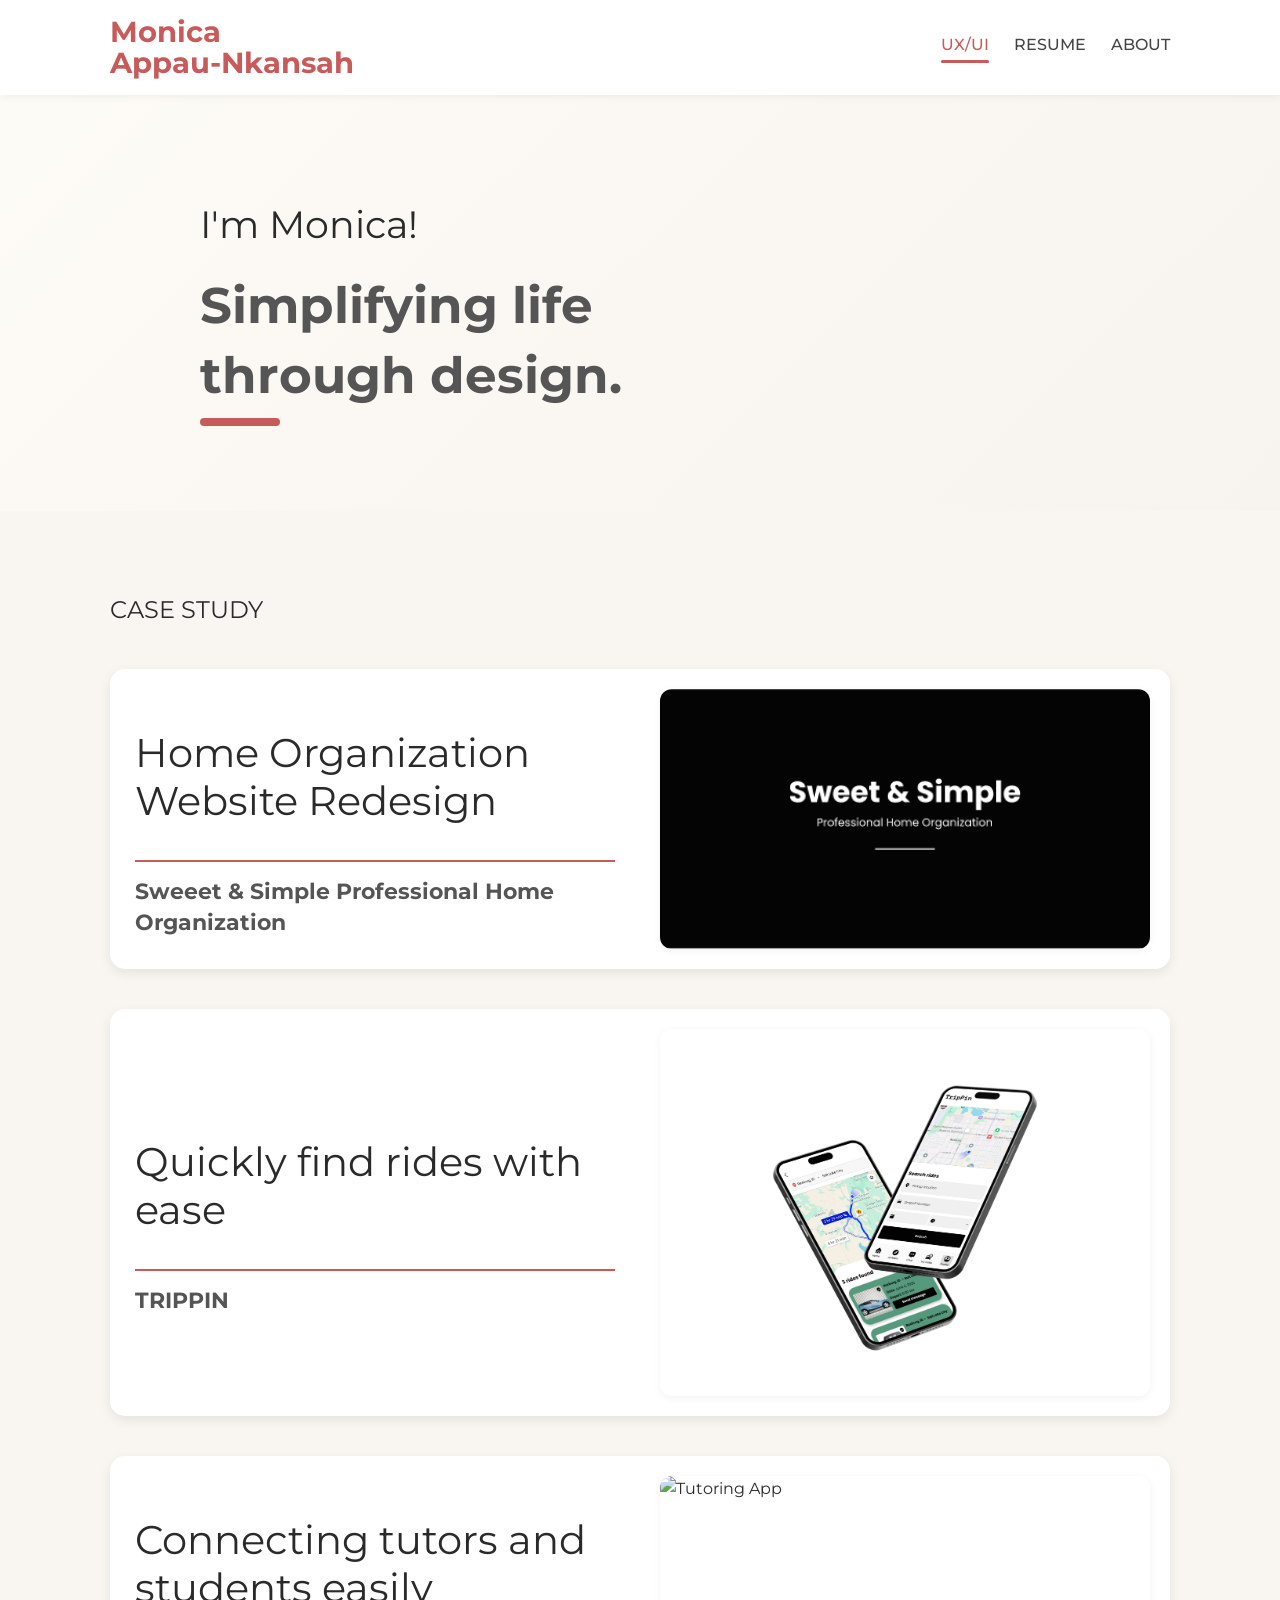
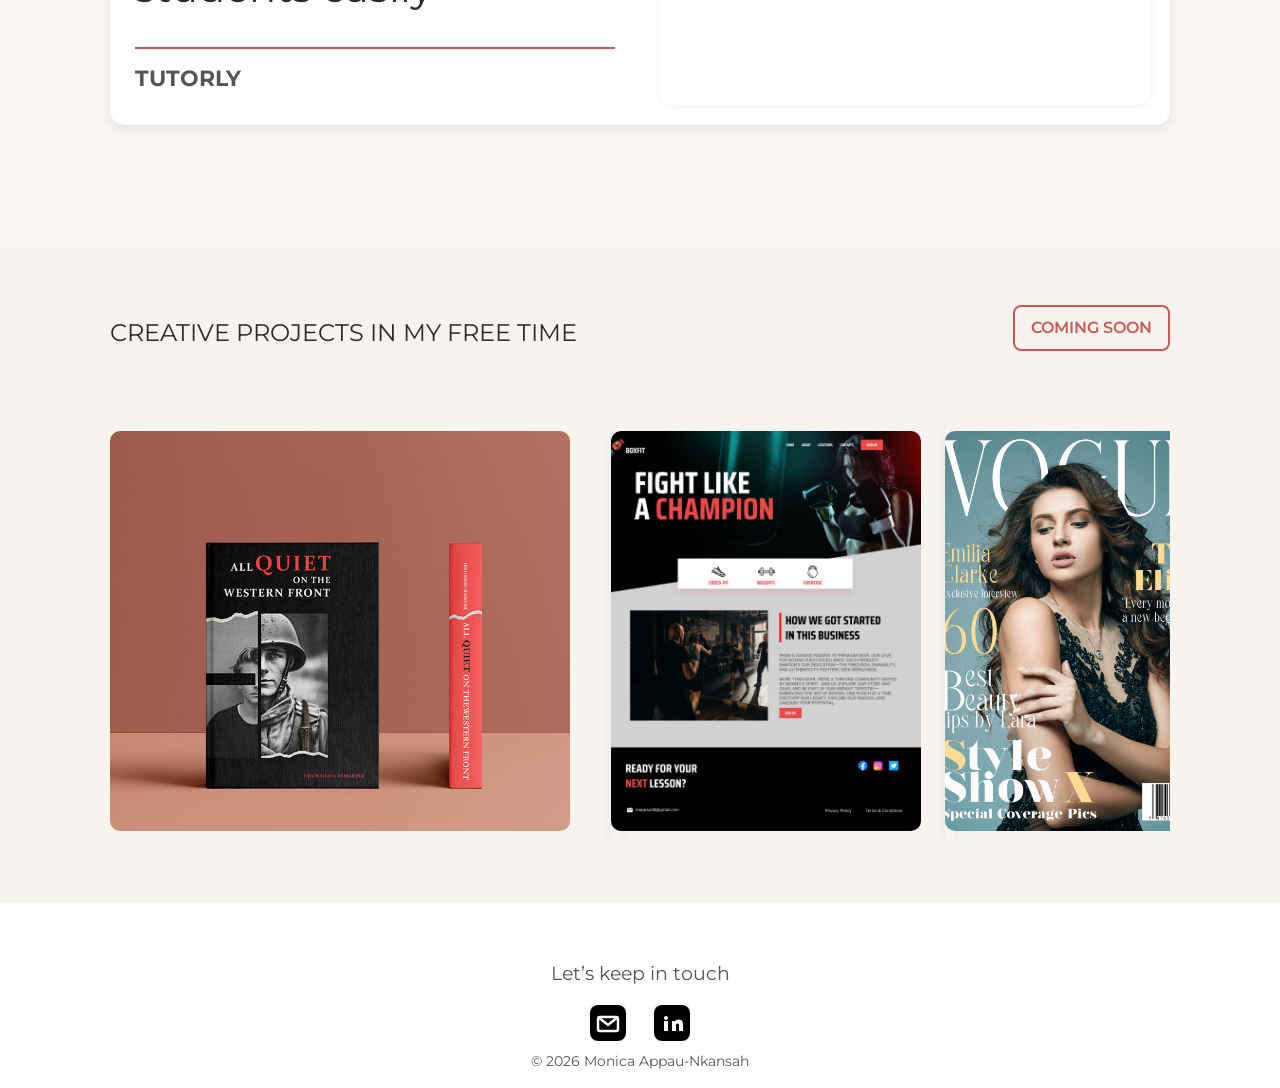
==== commit 389de179: "uploaded resume in doc file" ====
--- a/index.html
+++ b/index.html
@@ -28,7 +28,7 @@
       <ul>
         <li><a href="index.html">UX/UI</a></li>
         <!-- <li><a href="design.html">DESIGNS</a></li> -->
-        <li><a href="https://drive.google.com/file/d/1kJDq5-9ZYBEAmNHN7rWkPsHplzBfXBo0/view?usp=drivesdk" target="_blank">RESUME</a></li>
+        <li><a href="Monica-Appau-Nkansah-UX-Resume(26).pdf" target="_blank">RESUME</a></li>
         <li><a href="about.html">ABOUT</a></li>
       </ul>
     </nav>
@@ -48,17 +48,17 @@
         <h2 class="section-title">CASE STUDY</h2>
 
          <!-- Sweet & Simple -->
-        <!-- <div class="case-block" data-framer-link="https://monicaappau.framer.website/sweet-simple">
+        <div class="case-block" data-framer-link="https://monicaappau.framer.website/sweet-simple">
             <div class="case-text">
                 <h2>Home Organization Website Redesign</h2>
                 <hr>
                 <h3>Sweeet & Simple Professional Home Organization</h3>
-        
+            
             </div>
             <div class="case-image">
                 <img src="images/sweet-simple.png" alt="Home Organization Website Project">
             </div>
-        </div> -->
+        </div>
 
         <!-- Case Study 1 -->
         <div class="case-block" data-framer-link="https://monicaappau.framer.website/ridesharing">
